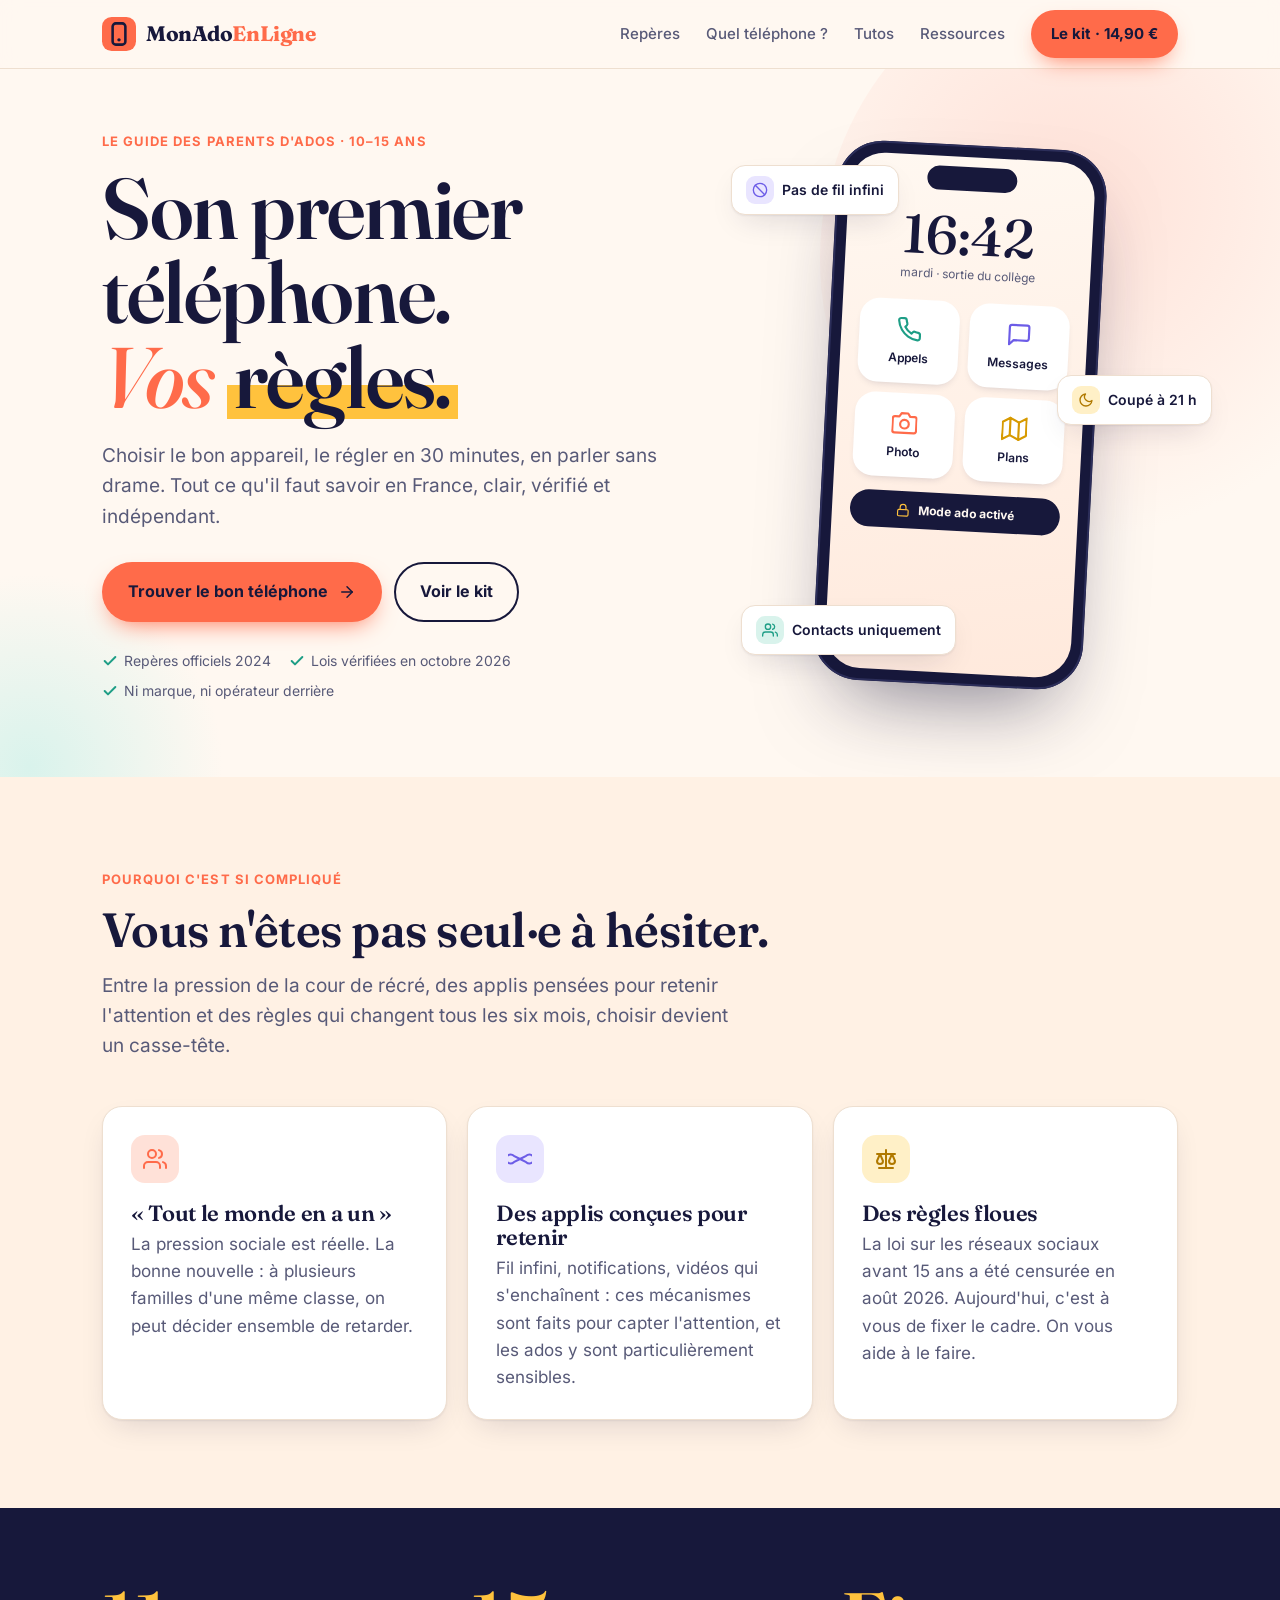
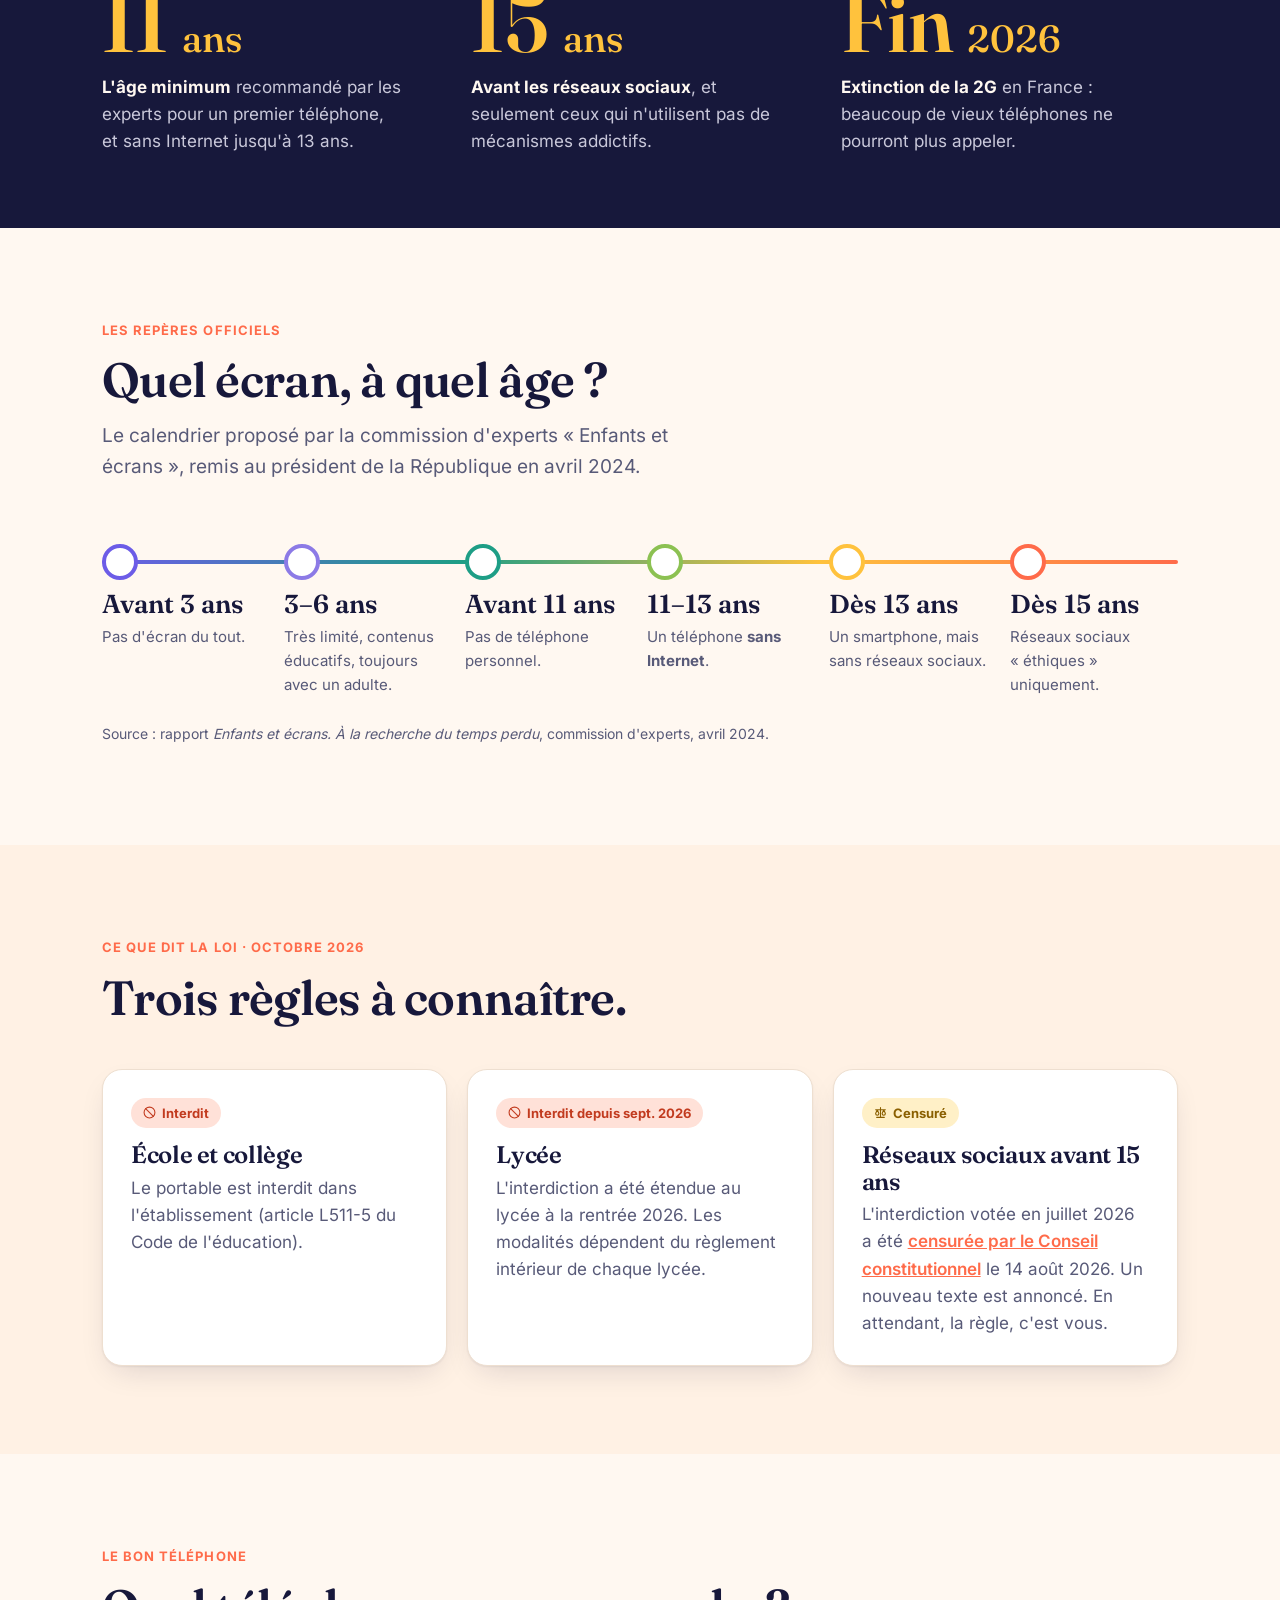
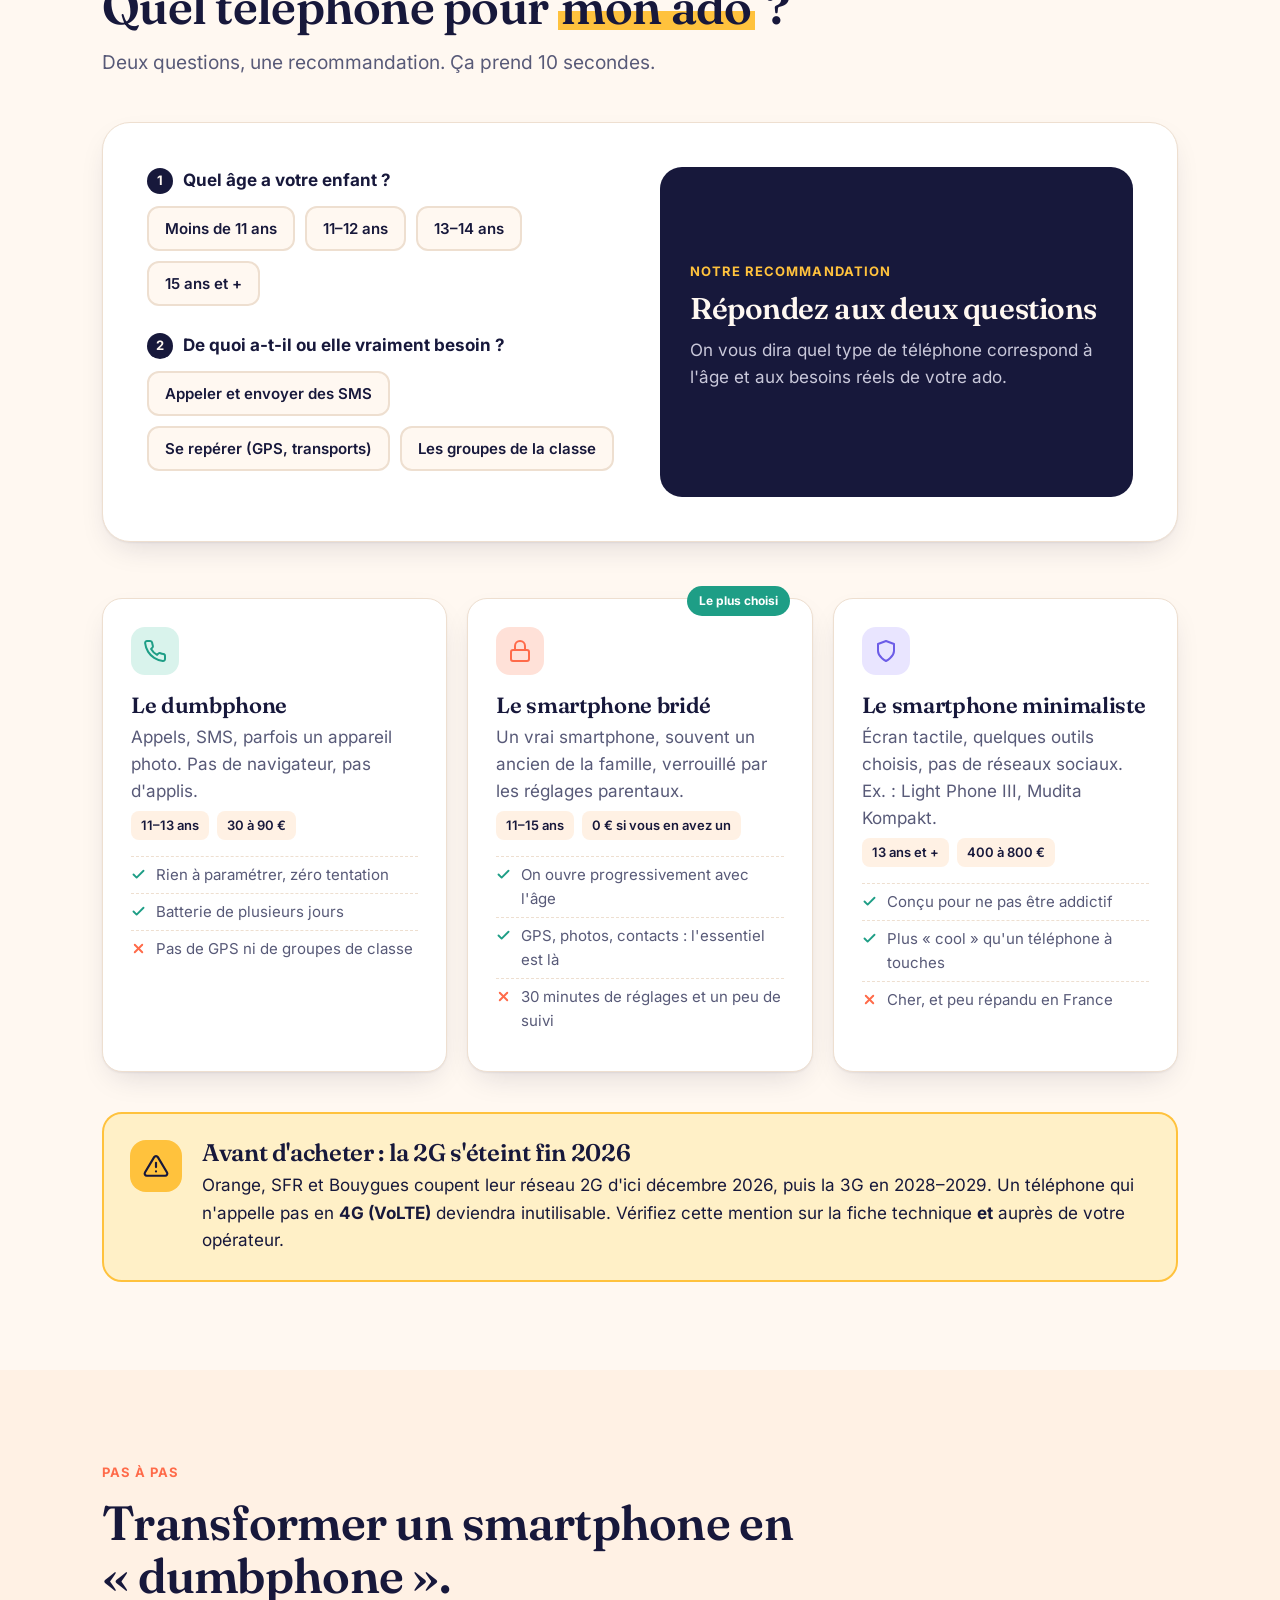
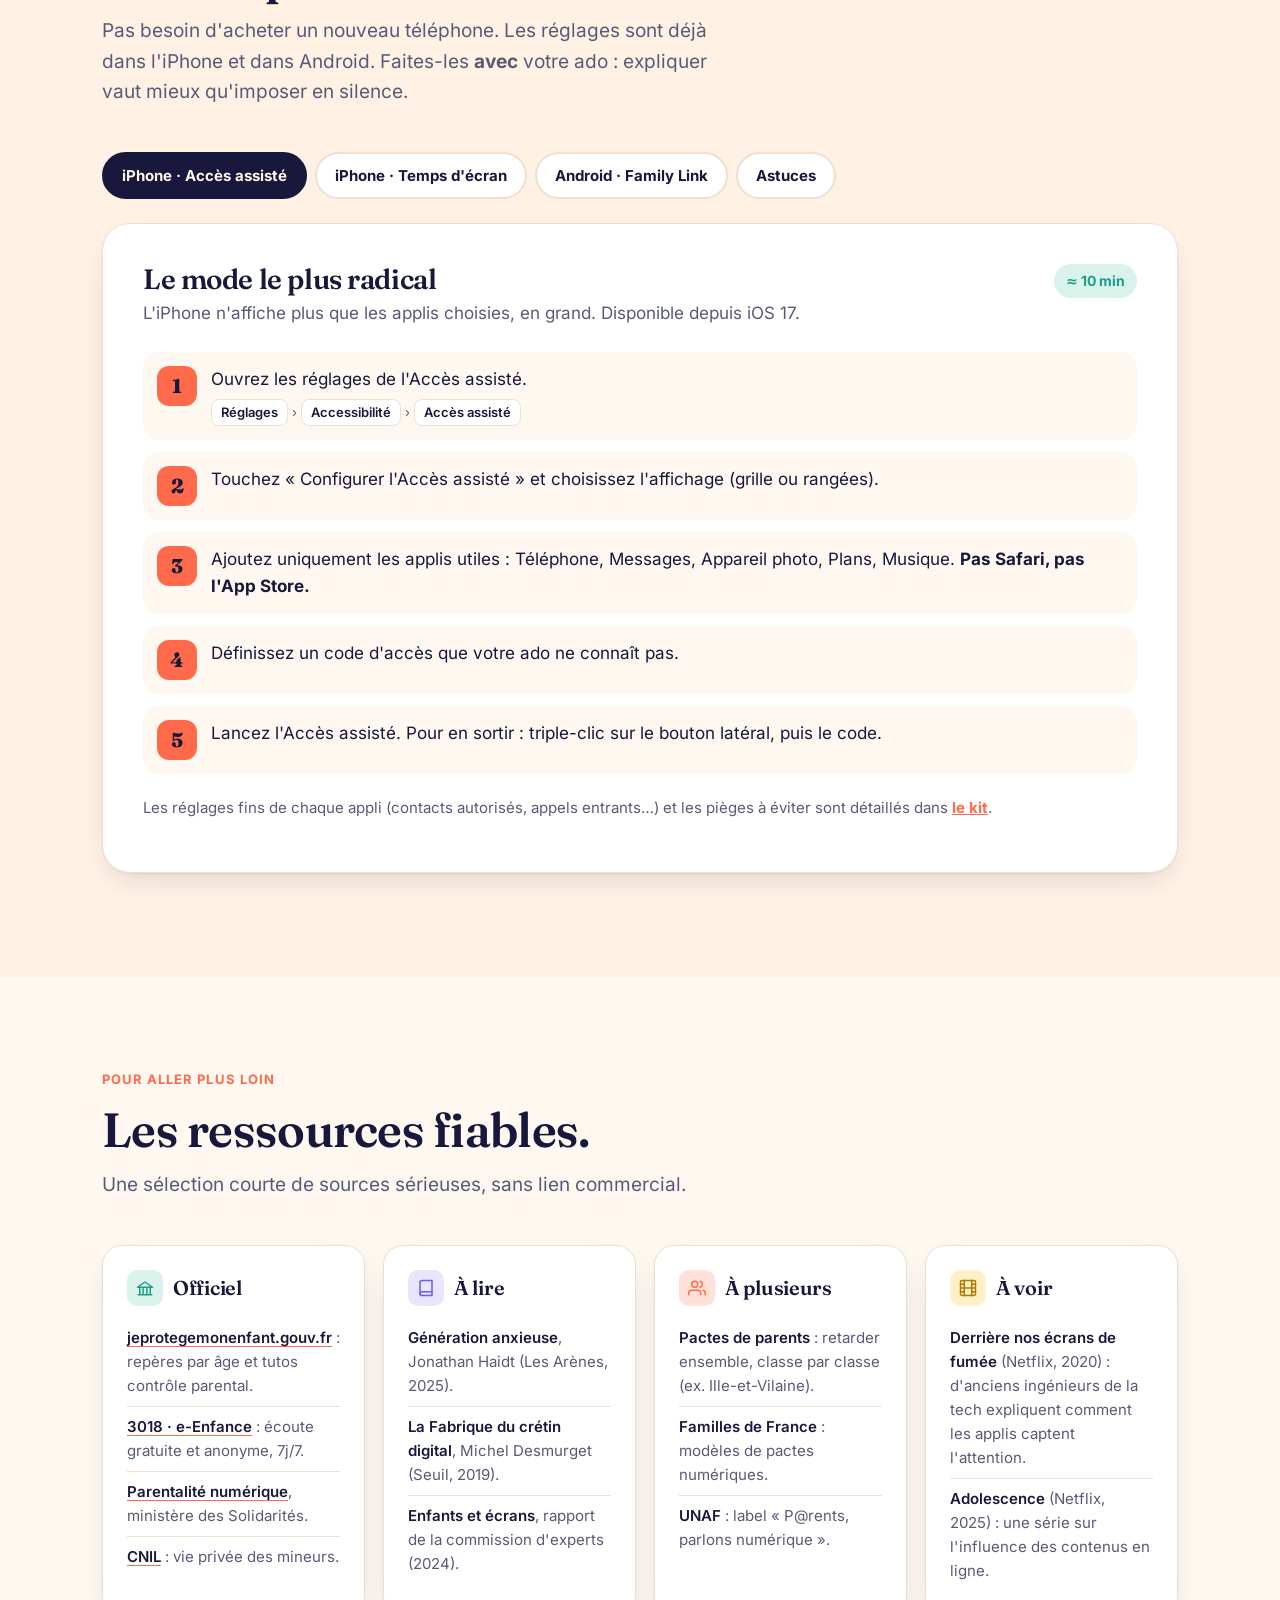
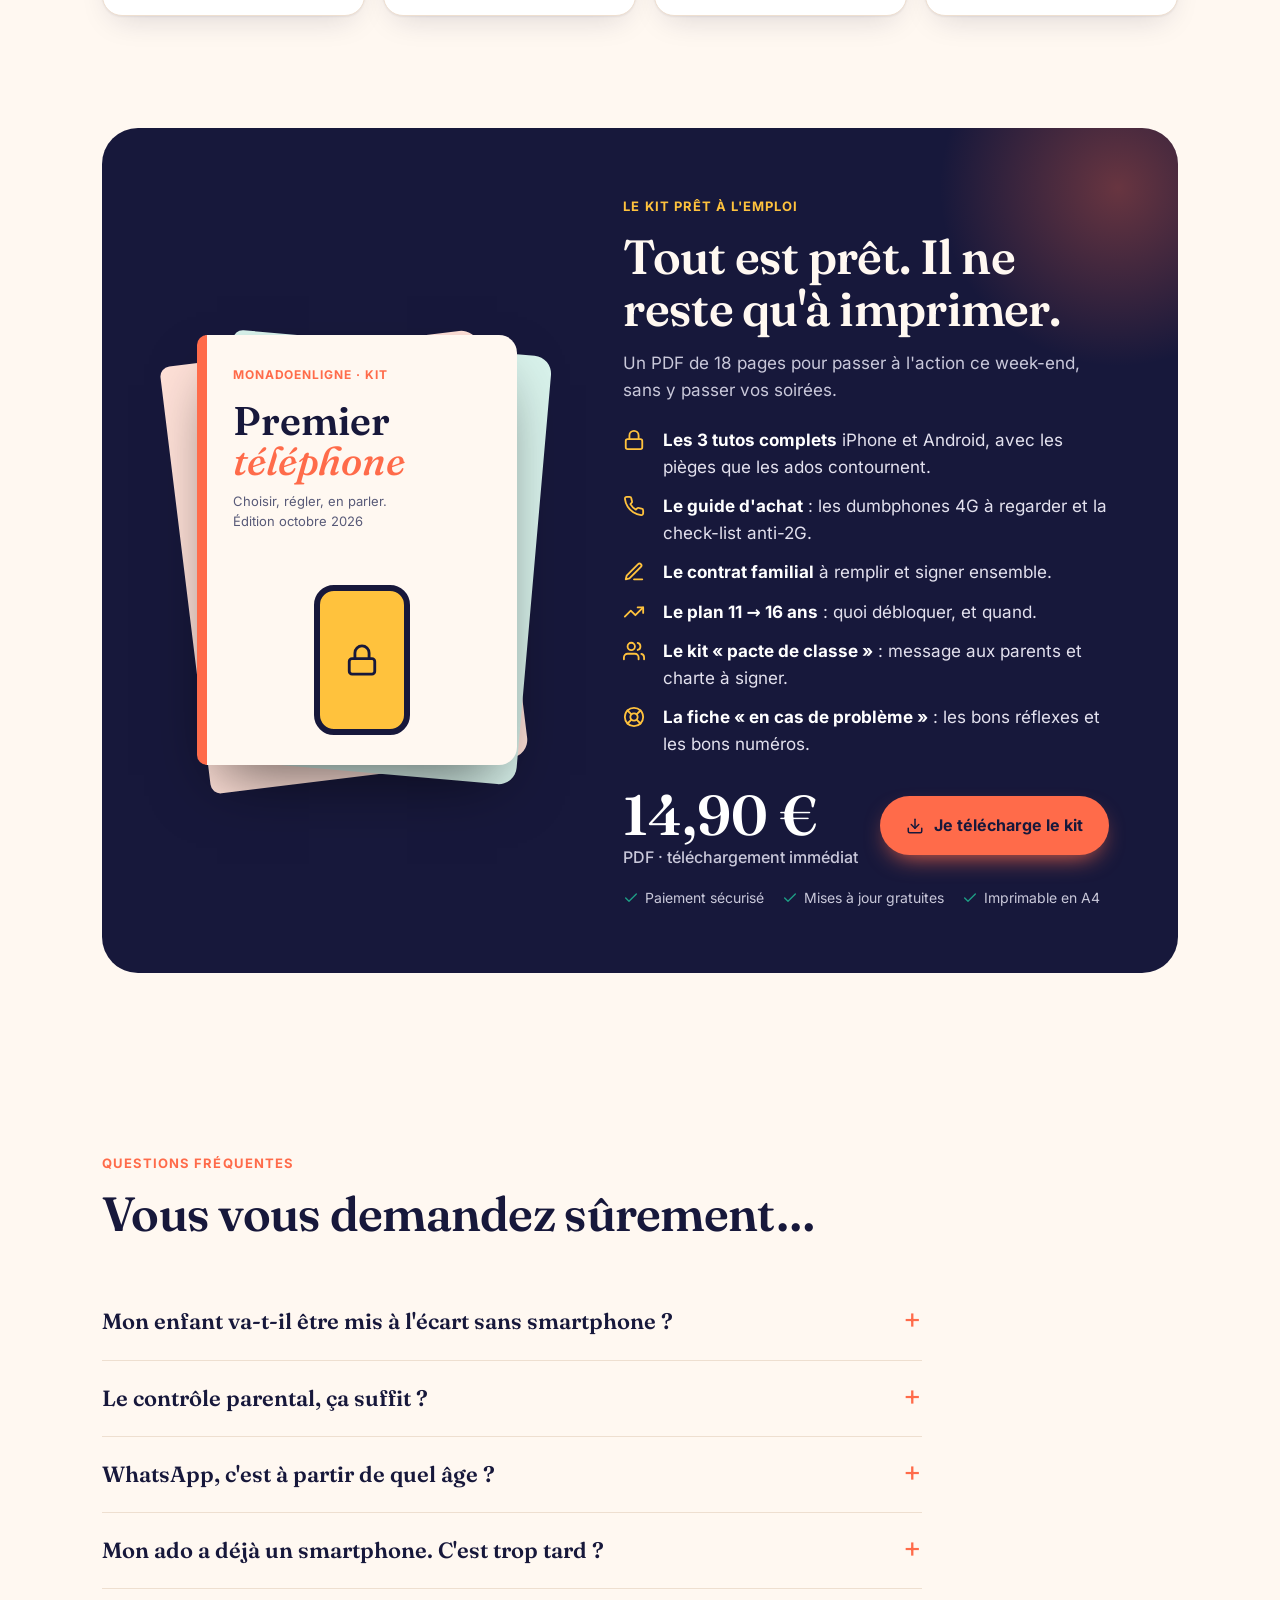
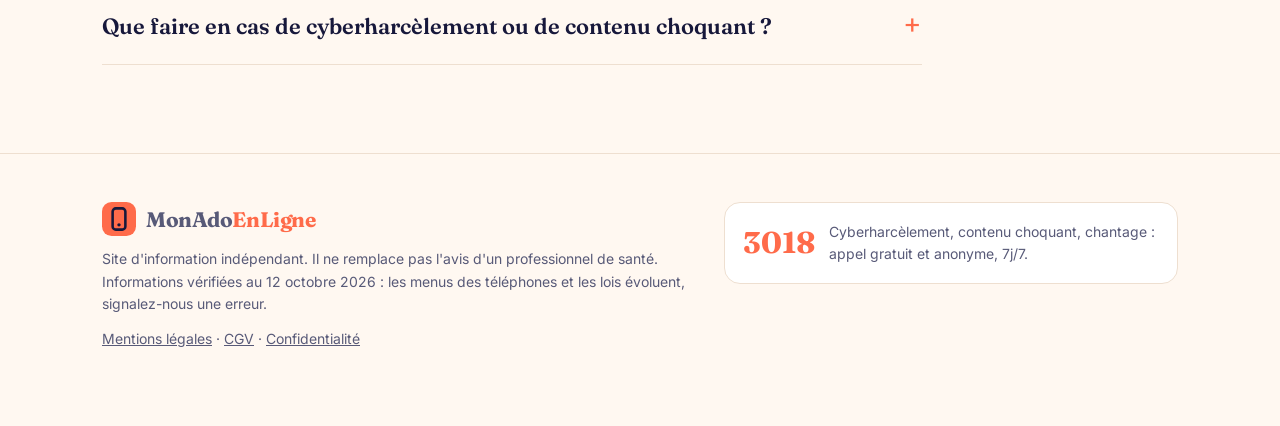
==== index.html @ 865c0faf "Publish site from monadoenligne@3470ea8" ====
<!doctype html>
<html lang="fr">
<head>
<meta charset="utf-8">
<meta name="viewport" content="width=device-width, initial-scale=1">
<title>MonAdoEnLigne · Le premier téléphone de votre ado</title>
<meta name="description" content="Le guide français, clair et indépendant, pour choisir le premier téléphone de votre ado, le régler en 30 minutes et en parler sereinement. Repères officiels, lois, dumbphones, tutos iPhone et Android.">
<meta property="og:title" content="Son premier téléphone. Vos règles.">
<meta property="og:description" content="Choisir, régler, en parler : le guide des parents d'ados, vérifié en octobre 2026.">
<meta property="og:locale" content="fr_FR">
<link rel="icon" href="data:image/svg+xml,%3Csvg xmlns='http://www.w3.org/2000/svg' viewBox='0 0 32 32'%3E%3Crect width='32' height='32' rx='9' fill='%23FF6B4A'/%3E%3Crect x='10' y='6' width='12' height='20' rx='3' fill='none' stroke='%2317183B' stroke-width='2.4'/%3E%3Ccircle cx='16' cy='21.5' r='1.6' fill='%2317183B'/%3E%3C/svg%3E">
<link rel="preload" href="fonts/fraunces-latin-standard-normal.woff2" as="font" type="font/woff2" crossorigin>
<link rel="preload" href="fonts/inter-latin-wght-normal.woff2" as="font" type="font/woff2" crossorigin>
<style>
@font-face{font-family:"Fraunces";src:url(fonts/fraunces-latin-standard-normal.woff2) format("woff2");font-weight:100 900;font-style:normal;font-display:swap}
@font-face{font-family:"Fraunces";src:url(fonts/fraunces-latin-standard-italic.woff2) format("woff2");font-weight:100 900;font-style:italic;font-display:swap}
@font-face{font-family:"Inter";src:url(fonts/inter-latin-wght-normal.woff2) format("woff2");font-weight:100 900;font-style:normal;font-display:swap}

:root{
  --bg:#FFF8F1; --surface:#FFFFFF; --surface-2:#FFF1E4;
  --ink:#17183B; --muted:#585A78; --line:#EEDFD0;
  --coral:#FF6B4A; --coral-soft:#FFE1D8;
  --mint:#1E9E86; --mint-soft:#D9F3EC;
  --sun:#FFC23D; --sun-soft:#FFF0C7;
  --lilac:#6C5CE7; --lilac-soft:#E9E5FF;
  --night:#17183B; --night-ink:#FFF8F1;
  --shadow:0 1px 2px rgba(23,24,59,.06),0 12px 32px -12px rgba(23,24,59,.18);
  --radius:20px;
  --serif:"Fraunces",Georgia,"Times New Roman",serif;
  --sans:"Inter",system-ui,-apple-system,"Segoe UI",Roboto,sans-serif;
}
@media (prefers-color-scheme:dark){
  :root:not([data-theme="light"]){
    --bg:#111228; --surface:#1A1C3A; --surface-2:#21234A;
    --ink:#F6F1EA; --muted:#AEB0CC; --line:#2D2F58;
    --coral:#FF7E61; --coral-soft:#3A2333;
    --mint:#4FD1B5; --mint-soft:#173A3A;
    --sun:#FFD066; --sun-soft:#3A3322;
    --lilac:#A79BFF; --lilac-soft:#2A2858;
    --night:#0B0C1E; --night-ink:#F6F1EA;
    --shadow:0 1px 2px rgba(0,0,0,.3),0 16px 40px -16px rgba(0,0,0,.6);
  }
}
:root[data-theme="dark"]{
  --bg:#111228; --surface:#1A1C3A; --surface-2:#21234A;
  --ink:#F6F1EA; --muted:#AEB0CC; --line:#2D2F58;
  --coral:#FF7E61; --coral-soft:#3A2333;
  --mint:#4FD1B5; --mint-soft:#173A3A;
  --sun:#FFD066; --sun-soft:#3A3322;
  --lilac:#A79BFF; --lilac-soft:#2A2858;
  --night:#0B0C1E; --night-ink:#F6F1EA;
  --shadow:0 1px 2px rgba(0,0,0,.3),0 16px 40px -16px rgba(0,0,0,.6);
}

*{box-sizing:border-box}
html{scroll-behavior:smooth;scroll-padding-top:80px}
body{margin:0;background:var(--bg);color:var(--ink);font:17px/1.6 var(--sans);-webkit-font-smoothing:antialiased;overflow-x:hidden}
img,svg{display:block}
a{color:inherit}
.wrap{max-width:1140px;margin:0 auto;padding:0 16px}
@media (min-width:720px){.wrap{padding:0 32px}}
.ico{width:1em;height:1em;fill:none;stroke:currentColor;stroke-width:2;stroke-linecap:round;stroke-linejoin:round;flex:none}

h1,h2,h3{font-family:var(--serif);font-weight:600;letter-spacing:-.015em;line-height:1.1;margin:0}
h2{font-size:clamp(30px,4.4vw,48px);margin-bottom:14px}
h3{font-size:22px;margin-bottom:6px}
p{margin:0 0 12px}
.eyebrow{display:inline-flex;align-items:center;gap:8px;font-size:13px;font-weight:700;letter-spacing:.08em;text-transform:uppercase;color:var(--coral);margin-bottom:14px}
.lead{font-size:19px;color:var(--muted);max-width:640px}
.muted{color:var(--muted)}
.mark{background:linear-gradient(transparent 58%,var(--sun) 58%,var(--sun) 90%,transparent 90%);padding:0 .08em}
:root[data-theme="dark"] .mark{color:var(--sun);background:none}
@media (prefers-color-scheme:dark){:root:not([data-theme="light"]) .mark{color:var(--sun);background:none}}

.btn{display:inline-flex;align-items:center;gap:10px;padding:15px 24px;border-radius:999px;font-weight:700;font-size:16px;text-decoration:none;border:2px solid transparent;transition:transform .15s ease,box-shadow .15s ease;cursor:pointer;font-family:var(--sans)}
.btn:hover{transform:translateY(-2px)}
.btn-primary{background:var(--coral);color:#17183B;box-shadow:0 10px 24px -10px var(--coral)}
.btn-ghost{background:transparent;color:var(--ink);border-color:var(--ink)}
.btn .ico{width:18px;height:18px}

/* Header */
.top{position:sticky;top:0;z-index:20;background:color-mix(in srgb,var(--bg) 88%,transparent);backdrop-filter:blur(10px);-webkit-backdrop-filter:blur(10px);border-bottom:1px solid var(--line)}
.top .wrap{display:flex;align-items:center;justify-content:space-between;height:68px;gap:16px}
.logo{display:flex;align-items:center;gap:10px;text-decoration:none;font-family:var(--serif);font-weight:700;font-size:21px;letter-spacing:-.02em}
.logo b{color:var(--coral);font-weight:700}
.logo-mark{width:34px;height:34px}
.nav{display:flex;align-items:center;gap:26px;font-size:15px;font-weight:500}
.nav a{text-decoration:none;color:var(--muted)}
.nav a:hover{color:var(--ink)}
.nav .btn{padding:10px 18px;font-size:15px;color:#17183B;white-space:nowrap;gap:0}
@media (max-width:480px){.hide-sm{display:none}}
@media (max-width:900px){.nav a:not(.btn){display:none}}

/* Hero */
.hero{position:relative;padding:56px 0 72px;overflow:hidden}
.hero::before{content:"";position:absolute;width:620px;height:620px;right:-160px;top:-120px;border-radius:50%;background:radial-gradient(circle at 40% 40%,var(--coral-soft),transparent 65%);z-index:-1}
.hero::after{content:"";position:absolute;width:420px;height:420px;left:-180px;bottom:-200px;border-radius:50%;background:radial-gradient(circle,var(--mint-soft),transparent 65%);z-index:-1}
.hero .wrap{display:grid;grid-template-columns:1.15fr .85fr;gap:48px;align-items:center}
.hero h1{font-size:clamp(44px,7.2vw,86px);line-height:.98;margin-bottom:22px;font-weight:600}
.hero h1 em{font-style:italic;font-weight:500;color:var(--coral)}
.hero .lead{margin-bottom:30px}
.cta-row{display:flex;flex-wrap:wrap;gap:12px;margin-bottom:28px}
.trust{display:flex;flex-wrap:wrap;gap:8px 18px;font-size:14px;color:var(--muted);list-style:none;padding:0;margin:0}
.trust li{display:flex;align-items:center;gap:6px}
.trust .ico{color:var(--mint);width:16px;height:16px;stroke-width:3}
@media (max-width:900px){.hero .wrap{grid-template-columns:1fr}.hero{padding-top:36px}}

/* Phone mockup */
.phone-stage{position:relative;display:flex;justify-content:center;padding:20px 0}
.phone{width:270px;height:540px;border-radius:46px;background:#17183B;padding:12px;box-shadow:0 40px 80px -30px rgba(23,24,59,.55),inset 0 0 0 2px #2C2E5A;transform:rotate(3deg)}
.screen{position:relative;height:100%;border-radius:36px;background:linear-gradient(170deg,#FFF8F1,#FFE9DC);overflow:hidden;padding:46px 18px 18px;color:#17183B}
.notch{position:absolute;top:10px;left:50%;transform:translateX(-50%);width:90px;height:24px;border-radius:14px;background:#17183B}
.clock{font-family:var(--serif);font-size:54px;font-weight:500;text-align:center;line-height:1;margin:6px 0 2px}
.date{text-align:center;font-size:12px;color:#585A78;margin-bottom:18px}
.apps{display:grid;grid-template-columns:1fr 1fr;gap:10px}
.app{display:flex;flex-direction:column;align-items:center;justify-content:center;gap:6px;height:84px;border-radius:20px;font-size:12px;font-weight:600;background:#fff;box-shadow:0 4px 10px -6px rgba(23,24,59,.3)}
.app .ico{width:26px;height:26px}
.app.c1 .ico{color:#1E9E86}.app.c2 .ico{color:#6C5CE7}.app.c3 .ico{color:#FF6B4A}.app.c4 .ico{color:#D79A00}
.mode{margin-top:14px;display:flex;align-items:center;gap:8px;justify-content:center;font-size:12px;font-weight:700;background:#17183B;color:#FFF8F1;border-radius:999px;padding:9px 12px}
.mode .ico{width:14px;height:14px;color:#FFC23D}
.sticker{position:absolute;display:flex;align-items:center;gap:8px;background:var(--surface);color:var(--ink);border:1px solid var(--line);box-shadow:var(--shadow);border-radius:14px;padding:10px 14px;font-size:14px;font-weight:600;white-space:nowrap;animation:float 6s ease-in-out infinite}
.sticker .dot{width:28px;height:28px;border-radius:9px;display:grid;place-items:center}
.sticker .dot .ico{width:16px;height:16px}
.s1{top:40px;left:-10px}.s1 .dot{background:var(--lilac-soft);color:var(--lilac)}
.s2{top:250px;right:-34px;animation-delay:-2s}.s2 .dot{background:var(--sun-soft);color:#B07900}
.s3{bottom:50px;left:0;animation-delay:-4s}.s3 .dot{background:var(--mint-soft);color:var(--mint)}
:root[data-theme="dark"] .s2 .dot{color:var(--sun)}
@media (prefers-color-scheme:dark){:root:not([data-theme="light"]) .s2 .dot{color:var(--sun)}}
@keyframes float{0%,100%{transform:translateY(0)}50%{transform:translateY(-8px)}}
@media (prefers-reduced-motion:reduce){.sticker{animation:none}.btn:hover{transform:none}html{scroll-behavior:auto}}
@media (max-width:480px){.phone{width:230px;height:470px}.app{height:70px}.clock{font-size:44px}.s1{left:-4px;top:10px}.s2{right:-4px}.s3{left:-4px}.sticker{font-size:12px;padding:8px 10px}}

/* Sections */
section{padding:88px 0}
.section-head{max-width:720px;margin-bottom:44px}
.alt{background:var(--surface-2)}

/* Problem cards */
.cards3{display:grid;grid-template-columns:repeat(3,1fr);gap:20px}
@media (max-width:860px){.cards3{grid-template-columns:1fr}}
.card{background:var(--surface);border:1px solid var(--line);border-radius:var(--radius);padding:28px;box-shadow:var(--shadow)}
.card .badge{width:48px;height:48px;border-radius:14px;display:grid;place-items:center;margin-bottom:18px}
.card .badge .ico{width:24px;height:24px}
.b-coral{background:var(--coral-soft);color:var(--coral)}
.b-mint{background:var(--mint-soft);color:var(--mint)}
.b-lilac{background:var(--lilac-soft);color:var(--lilac)}
.b-sun{background:var(--sun-soft);color:#B07900}
.card p{color:var(--muted);margin:0}

/* Numbers band */
.band{background:var(--night);color:var(--night-ink);padding:72px 0}
.band .wrap{display:grid;grid-template-columns:repeat(3,1fr);gap:32px}
.num{font-family:var(--serif);font-size:clamp(52px,7vw,84px);line-height:1;font-weight:600;color:var(--sun);margin-bottom:10px}
.num small{font-size:.45em;font-weight:500}
.band p{color:#C9C8DA;margin:0;max-width:300px}
.band strong{color:var(--night-ink)}
@media (max-width:760px){.band .wrap{grid-template-columns:1fr}}

/* Timeline */
.timeline{display:grid;grid-template-columns:repeat(6,1fr);gap:14px;position:relative}
.timeline::before{content:"";position:absolute;left:0;right:0;top:34px;height:4px;border-radius:4px;background:linear-gradient(90deg,var(--lilac),var(--mint),var(--sun),var(--coral))}
.step{position:relative;padding-top:64px}
.step .pin{position:absolute;top:18px;left:0;width:36px;height:36px;border-radius:50%;background:var(--surface);border:4px solid var(--c);display:grid;place-items:center}
.step .age{font-family:var(--serif);font-size:26px;font-weight:600;line-height:1.1;margin-bottom:6px}
.step p{font-size:15px;color:var(--muted);margin:0}
.step:nth-child(1){--c:var(--lilac)}.step:nth-child(2){--c:#8C7AE6}.step:nth-child(3){--c:var(--mint)}.step:nth-child(4){--c:#8CC152}.step:nth-child(5){--c:var(--sun)}.step:nth-child(6){--c:var(--coral)}
@media (max-width:900px){
  .timeline{grid-template-columns:1fr;gap:0}
  .timeline::before{left:16px;right:auto;top:0;bottom:0;width:4px;height:auto;background:linear-gradient(180deg,var(--lilac),var(--mint),var(--sun),var(--coral))}
  .step{padding:0 0 26px 56px}
  .step .pin{top:0}
}
.source{font-size:14px;color:var(--muted);margin-top:26px}

/* Law */
.laws{display:grid;grid-template-columns:repeat(3,1fr);gap:20px}
@media (max-width:860px){.laws{grid-template-columns:1fr}}
.pill{display:inline-flex;align-items:center;gap:6px;font-size:13px;font-weight:700;border-radius:999px;padding:5px 12px;margin-bottom:14px}
.pill-red{background:var(--coral-soft);color:#C23B1F}
.pill-yel{background:var(--sun-soft);color:#8A5F00}
:root[data-theme="dark"] .pill-red{color:var(--coral)}:root[data-theme="dark"] .pill-yel{color:var(--sun)}
@media (prefers-color-scheme:dark){:root:not([data-theme="light"]) .pill-red{color:var(--coral)}:root:not([data-theme="light"]) .pill-yel{color:var(--sun)}}
.law-card h3{font-size:24px}
.law-card a{color:var(--coral);font-weight:600}

/* Quiz */
.quiz{background:var(--surface);border:1px solid var(--line);border-radius:28px;box-shadow:var(--shadow);padding:clamp(22px,4vw,44px);display:grid;grid-template-columns:1fr 1fr;gap:40px}
@media (max-width:860px){.quiz{grid-template-columns:1fr}}
.q-label{font-weight:700;margin:0 0 12px;display:flex;align-items:center;gap:10px}
.q-label span{width:26px;height:26px;border-radius:50%;background:var(--ink);color:var(--bg);display:grid;place-items:center;font-size:13px}
.choices{display:flex;flex-wrap:wrap;gap:10px;margin-bottom:26px}
.choice{font:600 15px var(--sans);padding:11px 16px;border-radius:12px;border:2px solid var(--line);background:var(--bg);color:var(--ink);cursor:pointer;transition:border-color .15s,background .15s}
.choice:hover{border-color:var(--ink)}
.choice[aria-pressed="true"]{border-color:var(--coral);background:var(--coral-soft)}
.result{border-radius:22px;background:var(--night);color:var(--night-ink);padding:30px;display:flex;flex-direction:column;justify-content:center;min-height:280px}
.result .r-kicker{font-size:13px;text-transform:uppercase;letter-spacing:.08em;color:var(--sun);font-weight:700;margin-bottom:10px}
.result h3{font-size:30px;margin-bottom:12px}
.result p{color:#C9C8DA}
.result a{color:var(--sun);font-weight:700}

/* Options */
.options{display:grid;grid-template-columns:repeat(3,1fr);gap:20px;margin-top:56px}
@media (max-width:900px){.options{grid-template-columns:1fr}}
.opt{position:relative;display:flex;flex-direction:column}
.opt .tag{position:absolute;top:-13px;right:22px;background:var(--mint);color:#fff;font-size:12px;font-weight:700;border-radius:999px;padding:5px 12px}
.opt .meta{display:flex;gap:8px;flex-wrap:wrap;margin:6px 0 16px}
.opt .meta span{font-size:13px;font-weight:600;background:var(--surface-2);border-radius:8px;padding:4px 10px}
.opt ul{list-style:none;padding:0;margin:0 0 4px;font-size:15px}
.opt li{display:flex;gap:10px;padding:6px 0;border-top:1px dashed var(--line);color:var(--muted)}
.opt li .ico{margin-top:4px;width:15px;height:15px;stroke-width:3}
.plus .ico{color:var(--mint)}.minus .ico{color:var(--coral)}

.alert{margin-top:40px;display:grid;grid-template-columns:auto 1fr;gap:20px;align-items:start;background:var(--sun-soft);border:2px solid var(--sun);border-radius:var(--radius);padding:26px}
.alert .badge{width:52px;height:52px;border-radius:16px;background:var(--sun);color:#17183B;display:grid;place-items:center}
.alert .badge .ico{width:26px;height:26px}
.alert h3{font-size:24px}
.alert p{margin:0}
@media (max-width:600px){.alert{grid-template-columns:1fr}}

/* Tabs */
.tabs{display:flex;gap:8px;flex-wrap:wrap;margin-bottom:24px}
.tab{font:700 15px var(--sans);padding:12px 18px;border-radius:999px;border:2px solid var(--line);background:var(--surface);color:var(--ink);cursor:pointer}
.tab[aria-selected="true"]{background:var(--ink);color:var(--bg);border-color:var(--ink)}
.js .panel[hidden]{display:none}
.panel{background:var(--surface);border:1px solid var(--line);border-radius:28px;padding:clamp(20px,4vw,40px);box-shadow:var(--shadow);margin-bottom:16px}
.panel-intro{display:flex;justify-content:space-between;gap:20px;flex-wrap:wrap;margin-bottom:24px}
.panel-intro h3{font-size:28px}
.chip-time{display:inline-flex;align-items:center;gap:6px;font-size:14px;font-weight:700;background:var(--mint-soft);color:var(--mint);padding:6px 12px;border-radius:999px;height:fit-content}
.steps{list-style:none;counter-reset:s;padding:0;margin:0;display:grid;gap:12px}
.steps li{counter-increment:s;display:grid;grid-template-columns:40px 1fr;gap:14px;align-items:start;padding:14px;border-radius:16px;background:var(--bg)}
.steps li::before{content:counter(s);width:40px;height:40px;border-radius:12px;background:var(--coral);color:#17183B;font-weight:800;display:grid;place-items:center;font-family:var(--serif);font-size:20px}
.steps li p{margin:0}
.path{display:flex;flex-wrap:wrap;gap:4px;align-items:center;margin-top:6px}
.path span{font-size:13px;font-weight:600;background:var(--surface);border:1px solid var(--line);border-radius:8px;padding:2px 9px}
.path i{font-style:normal;color:var(--muted);font-size:13px}
.tip-grid{display:grid;grid-template-columns:repeat(auto-fit,minmax(230px,1fr));gap:14px}
.tip{background:var(--bg);border-radius:16px;padding:18px}
.tip strong{display:block;margin-bottom:4px}
.tip p{margin:0;font-size:15px;color:var(--muted)}
.upsell{margin-top:22px;font-size:15px;color:var(--muted)}
.upsell a{color:var(--coral);font-weight:700}

/* Resources */
.res{display:grid;grid-template-columns:repeat(4,1fr);gap:18px}
@media (max-width:1000px){.res{grid-template-columns:1fr 1fr}}
@media (max-width:600px){.res{grid-template-columns:1fr}}
.res .card{padding:24px}
.res h3{font-size:20px;display:flex;align-items:center;gap:10px;margin-bottom:12px}
.res h3 .badge{width:36px;height:36px;margin:0;border-radius:10px}
.res h3 .badge .ico{width:18px;height:18px}
.res ul{list-style:none;padding:0;margin:0;font-size:15px}
.res li{padding:8px 0;border-top:1px solid var(--line);color:var(--muted)}
.res li:first-child{border-top:0}
.res li a,.res li strong{color:var(--ink);font-weight:600}
.res li a{text-decoration-color:var(--coral);text-underline-offset:3px}

/* Kit */
.kit{background:var(--night);color:var(--night-ink);border-radius:36px;padding:clamp(28px,5vw,64px);display:grid;grid-template-columns:.9fr 1.1fr;gap:56px;align-items:center;position:relative;overflow:hidden}
.kit::after{content:"";position:absolute;right:-120px;top:-120px;width:360px;height:360px;border-radius:50%;background:radial-gradient(circle,rgba(255,107,74,.35),transparent 70%)}
@media (max-width:900px){.kit{grid-template-columns:1fr}}
.kit h2{color:var(--night-ink)}
.kit .eyebrow{color:var(--sun)}
.kit p{color:#C9C8DA}
.cover-stack{position:relative;height:430px;max-width:340px;margin:0 auto;width:100%}
.cover,.cover-back{position:absolute;inset:0 20px 0 0;border-radius:10px 18px 18px 10px}
.cover-back{background:#FFE1D8;transform:rotate(-7deg) translate(-14px,10px)}
.cover-back.two{background:#D9F3EC;transform:rotate(5deg) translate(18px,6px)}
.cover{background:#FFF8F1;color:#17183B;padding:30px 26px;display:flex;flex-direction:column;box-shadow:0 30px 60px -20px rgba(0,0,0,.6);border-left:10px solid #FF6B4A}
.cover .c-brand{font-size:12px;font-weight:700;letter-spacing:.08em;text-transform:uppercase;color:#FF6B4A}
.cover .c-title{font-family:var(--serif);font-size:40px;line-height:1;font-weight:600;margin:16px 0 10px}
.cover .c-title em{color:#FF6B4A;font-weight:500}
.cover .c-sub{font-size:13px;color:#585A78}
.cover .c-phone{margin:auto auto 0;width:96px;height:150px;border-radius:20px;border:6px solid #17183B;display:grid;place-items:center;background:#FFC23D}
.cover .c-phone .ico{width:34px;height:34px;color:#17183B}
.kit-list{list-style:none;padding:0;margin:22px 0 28px;display:grid;gap:12px}
.kit-list li{display:grid;grid-template-columns:28px 1fr;gap:12px;color:#E3E1EE}
.kit-list li .ico{width:22px;height:22px;color:var(--sun);margin-top:2px}
.kit-list strong{color:#fff}
.price-row{display:flex;align-items:center;gap:22px;flex-wrap:wrap}
.price{font-family:var(--serif);font-size:56px;font-weight:600;line-height:1;color:#fff}
.price small{font-size:16px;font-family:var(--sans);color:#C9C8DA;font-weight:500;display:block;margin-top:6px}
.guarantee{display:flex;gap:18px;flex-wrap:wrap;margin-top:22px;font-size:14px;color:#C9C8DA}
.guarantee span{display:flex;align-items:center;gap:6px}
.guarantee .ico{width:16px;height:16px;color:var(--mint)}

/* FAQ */
.faq{max-width:820px}
.faq details{border-bottom:1px solid var(--line);padding:20px 0}
.faq summary{list-style:none;cursor:pointer;font-family:var(--serif);font-size:22px;font-weight:600;display:flex;justify-content:space-between;gap:20px}
.faq summary::-webkit-details-marker{display:none}
.faq summary::after{content:"+";font-family:var(--sans);font-weight:400;font-size:28px;line-height:1;color:var(--coral);transition:transform .2s}
.faq details[open] summary::after{transform:rotate(45deg)}
.faq details p{color:var(--muted);margin:12px 0 0}

/* Footer */
footer{border-top:1px solid var(--line);padding:48px 0 64px;font-size:14px;color:var(--muted)}
footer .wrap{display:grid;grid-template-columns:1.3fr 1fr;gap:32px}
@media (max-width:760px){footer .wrap{grid-template-columns:1fr}}
.sos{display:flex;gap:14px;align-items:center;background:var(--surface);border:1px solid var(--line);border-radius:16px;padding:16px 18px}
.sos b{font-family:var(--serif);font-size:30px;color:var(--coral)}
</style>
</head>
<body>
<script>document.documentElement.classList.add('js')</script>

<svg width="0" height="0" style="position:absolute" aria-hidden="true">
  <symbol id="i-phone" viewBox="0 0 24 24"><path d="M22 16.92v3a2 2 0 0 1-2.18 2 19.79 19.79 0 0 1-8.63-3.07 19.5 19.5 0 0 1-6-6 19.79 19.79 0 0 1-3.07-8.67A2 2 0 0 1 4.11 2h3a2 2 0 0 1 2 1.72c.13.96.36 1.9.7 2.81a2 2 0 0 1-.45 2.11L8.09 9.91a16 16 0 0 0 6 6l1.27-1.27a2 2 0 0 1 2.11-.45c.91.34 1.85.57 2.81.7A2 2 0 0 1 22 16.92z"/></symbol>
  <symbol id="i-msg" viewBox="0 0 24 24"><path d="M21 15a2 2 0 0 1-2 2H7l-4 4V5a2 2 0 0 1 2-2h14a2 2 0 0 1 2 2z"/></symbol>
  <symbol id="i-cam" viewBox="0 0 24 24"><path d="M23 19a2 2 0 0 1-2 2H3a2 2 0 0 1-2-2V8a2 2 0 0 1 2-2h4l2-3h6l2 3h4a2 2 0 0 1 2 2z"/><circle cx="12" cy="13" r="4"/></symbol>
  <symbol id="i-map" viewBox="0 0 24 24"><polygon points="1 6 1 22 8 18 16 22 23 18 23 2 16 6 8 2 1 6"/><line x1="8" y1="2" x2="8" y2="18"/><line x1="16" y1="6" x2="16" y2="22"/></symbol>
  <symbol id="i-moon" viewBox="0 0 24 24"><path d="M21 12.79A9 9 0 1 1 11.21 3 7 7 0 0 0 21 12.79z"/></symbol>
  <symbol id="i-lock" viewBox="0 0 24 24"><rect x="3" y="11" width="18" height="11" rx="2"/><path d="M7 11V7a5 5 0 0 1 10 0v4"/></symbol>
  <symbol id="i-users" viewBox="0 0 24 24"><path d="M17 21v-2a4 4 0 0 0-4-4H5a4 4 0 0 0-4 4v2"/><circle cx="9" cy="7" r="4"/><path d="M23 21v-2a4 4 0 0 0-3-3.87"/><path d="M16 3.13a4 4 0 0 1 0 7.75"/></symbol>
  <symbol id="i-shield" viewBox="0 0 24 24"><path d="M12 22s8-4 8-10V5l-8-3-8 3v7c0 6 8 10 8 10z"/></symbol>
  <symbol id="i-check" viewBox="0 0 24 24"><polyline points="20 6 9 17 4 12"/></symbol>
  <symbol id="i-x" viewBox="0 0 24 24"><line x1="18" y1="6" x2="6" y2="18"/><line x1="6" y1="6" x2="18" y2="18"/></symbol>
  <symbol id="i-alert" viewBox="0 0 24 24"><path d="M10.29 3.86L1.82 18a2 2 0 0 0 1.71 3h16.94a2 2 0 0 0 1.71-3L13.71 3.86a2 2 0 0 0-3.42 0z"/><line x1="12" y1="9" x2="12" y2="13"/><line x1="12" y1="17" x2="12.01" y2="17"/></symbol>
  <symbol id="i-ban" viewBox="0 0 24 24"><circle cx="12" cy="12" r="10"/><line x1="4.93" y1="4.93" x2="19.07" y2="19.07"/></symbol>
  <symbol id="i-loop" viewBox="0 0 24 24"><path d="M18.18 8.82a4.5 4.5 0 1 1 0 6.36L12 12 5.82 8.82a4.5 4.5 0 1 0 0 6.36L12 12z"/></symbol>
  <symbol id="i-scale" viewBox="0 0 24 24"><path d="M12 3v18M5 21h14M3 7h18M6 7l-3 7a3 3 0 0 0 6 0zM18 7l-3 7a3 3 0 0 0 6 0z"/></symbol>
  <symbol id="i-book" viewBox="0 0 24 24"><path d="M4 19.5A2.5 2.5 0 0 1 6.5 17H20"/><path d="M6.5 2H20v20H6.5A2.5 2.5 0 0 1 4 19.5v-15A2.5 2.5 0 0 1 6.5 2z"/></symbol>
  <symbol id="i-film" viewBox="0 0 24 24"><rect x="2" y="2" width="20" height="20" rx="2.18"/><line x1="7" y1="2" x2="7" y2="22"/><line x1="17" y1="2" x2="17" y2="22"/><line x1="2" y1="12" x2="22" y2="12"/><line x1="2" y1="7" x2="7" y2="7"/><line x1="2" y1="17" x2="7" y2="17"/><line x1="17" y1="17" x2="22" y2="17"/><line x1="17" y1="7" x2="22" y2="7"/></symbol>
  <symbol id="i-bank" viewBox="0 0 24 24"><path d="M3 21h18M5 21V11M19 21V11M9.5 21V11M14.5 21V11M2 11l10-7 10 7z"/></symbol>
  <symbol id="i-down" viewBox="0 0 24 24"><path d="M21 15v4a2 2 0 0 1-2 2H5a2 2 0 0 1-2-2v-4"/><polyline points="7 10 12 15 17 10"/><line x1="12" y1="15" x2="12" y2="3"/></symbol>
  <symbol id="i-arrow" viewBox="0 0 24 24"><line x1="5" y1="12" x2="19" y2="12"/><polyline points="12 5 19 12 12 19"/></symbol>
  <symbol id="i-pen" viewBox="0 0 24 24"><path d="M12 20h9"/><path d="M16.5 3.5a2.12 2.12 0 0 1 3 3L7 19l-4 1 1-4z"/></symbol>
  <symbol id="i-steps" viewBox="0 0 24 24"><polyline points="22 7 13.5 15.5 8.5 10.5 2 17"/><polyline points="16 7 22 7 22 13"/></symbol>
  <symbol id="i-sos" viewBox="0 0 24 24"><circle cx="12" cy="12" r="10"/><circle cx="12" cy="12" r="4"/><line x1="4.93" y1="4.93" x2="9.17" y2="9.17"/><line x1="14.83" y1="14.83" x2="19.07" y2="19.07"/><line x1="14.83" y1="9.17" x2="19.07" y2="4.93"/><line x1="4.93" y1="19.07" x2="9.17" y2="14.83"/></symbol>
</svg>

<header class="top">
  <div class="wrap">
    <a class="logo" href="#top" aria-label="MonAdoEnLigne, accueil">
      <svg class="logo-mark" viewBox="0 0 32 32" aria-hidden="true"><rect width="32" height="32" rx="9" fill="#FF6B4A"/><rect x="10" y="6" width="12" height="20" rx="3" fill="none" stroke="#17183B" stroke-width="2.4"/><circle cx="16" cy="21.5" r="1.6" fill="#17183B"/></svg>
      <span>MonAdo<b>EnLigne</b></span>
    </a>
    <nav class="nav" aria-label="Navigation principale">
      <a href="#reperes">Repères</a>
      <a href="#choisir">Quel téléphone&nbsp;?</a>
      <a href="#tutos">Tutos</a>
      <a href="#ressources">Ressources</a>
      <a class="btn btn-primary" href="#kit">Le kit<span class="hide-sm">&nbsp;· 14,90&nbsp;€</span></a>
    </nav>
  </div>
</header>

<main id="top">

<!-- HERO -->
<section class="hero">
  <div class="wrap">
    <div>
      <div class="eyebrow">Le guide des parents d'ados · 10–15 ans</div>
      <h1>Son premier téléphone.<br><em>Vos</em> <span class="mark">règles.</span></h1>
      <p class="lead">Choisir le bon appareil, le régler en 30 minutes, en parler sans drame. Tout ce qu'il faut savoir en France, clair, vérifié et indépendant.</p>
      <div class="cta-row">
        <a class="btn btn-primary" href="#choisir">Trouver le bon téléphone <svg class="ico"><use href="#i-arrow"/></svg></a>
        <a class="btn btn-ghost" href="#kit">Voir le kit</a>
      </div>
      <ul class="trust">
        <li><svg class="ico"><use href="#i-check"/></svg>Repères officiels 2024</li>
        <li><svg class="ico"><use href="#i-check"/></svg>Lois vérifiées en octobre 2026</li>
        <li><svg class="ico"><use href="#i-check"/></svg>Ni marque, ni opérateur derrière</li>
      </ul>
    </div>

    <div class="phone-stage" aria-hidden="true">
      <div class="phone">
        <div class="screen">
          <div class="notch"></div>
          <div class="clock">16:42</div>
          <div class="date">mardi · sortie du collège</div>
          <div class="apps">
            <div class="app c1"><svg class="ico"><use href="#i-phone"/></svg>Appels</div>
            <div class="app c2"><svg class="ico"><use href="#i-msg"/></svg>Messages</div>
            <div class="app c3"><svg class="ico"><use href="#i-cam"/></svg>Photo</div>
            <div class="app c4"><svg class="ico"><use href="#i-map"/></svg>Plans</div>
          </div>
          <div class="mode"><svg class="ico"><use href="#i-lock"/></svg>Mode ado activé</div>
        </div>
      </div>
      <div class="sticker s1"><span class="dot"><svg class="ico"><use href="#i-ban"/></svg></span>Pas de fil infini</div>
      <div class="sticker s2"><span class="dot"><svg class="ico"><use href="#i-moon"/></svg></span>Coupé à 21 h</div>
      <div class="sticker s3"><span class="dot"><svg class="ico"><use href="#i-users"/></svg></span>Contacts uniquement</div>
    </div>
  </div>
</section>

<!-- POURQUOI -->
<section class="alt" id="pourquoi">
  <div class="wrap">
    <div class="section-head">
      <div class="eyebrow">Pourquoi c'est si compliqué</div>
      <h2>Vous n'êtes pas seul·e à hésiter.</h2>
      <p class="lead">Entre la pression de la cour de récré, des applis pensées pour retenir l'attention et des règles qui changent tous les six mois, choisir devient un casse-tête.</p>
    </div>
    <div class="cards3">
      <div class="card">
        <div class="badge b-coral"><svg class="ico"><use href="#i-users"/></svg></div>
        <h3>«&nbsp;Tout le monde en a un&nbsp;»</h3>
        <p>La pression sociale est réelle. La bonne nouvelle&nbsp;: à plusieurs familles d'une même classe, on peut décider ensemble de retarder.</p>
      </div>
      <div class="card">
        <div class="badge b-lilac"><svg class="ico"><use href="#i-loop"/></svg></div>
        <h3>Des applis conçues pour retenir</h3>
        <p>Fil infini, notifications, vidéos qui s'enchaînent&nbsp;: ces mécanismes sont faits pour capter l'attention, et les ados y sont particulièrement sensibles.</p>
      </div>
      <div class="card">
        <div class="badge b-sun"><svg class="ico"><use href="#i-scale"/></svg></div>
        <h3>Des règles floues</h3>
        <p>La loi sur les réseaux sociaux avant 15 ans a été censurée en août 2026. Aujourd'hui, c'est à vous de fixer le cadre. On vous aide à le faire.</p>
      </div>
    </div>
  </div>
</section>

<!-- CHIFFRES -->
<div class="band">
  <div class="wrap">
    <div>
      <div class="num">11 <small>ans</small></div>
      <p><strong>L'âge minimum</strong> recommandé par les experts pour un premier téléphone, et sans Internet jusqu'à 13 ans.</p>
    </div>
    <div>
      <div class="num">15 <small>ans</small></div>
      <p><strong>Avant les réseaux sociaux</strong>, et seulement ceux qui n'utilisent pas de mécanismes addictifs.</p>
    </div>
    <div>
      <div class="num">Fin <small>2026</small></div>
      <p><strong>Extinction de la 2G</strong> en France&nbsp;: beaucoup de vieux téléphones ne pourront plus appeler.</p>
    </div>
  </div>
</div>

<!-- REPERES -->
<section id="reperes">
  <div class="wrap">
    <div class="section-head">
      <div class="eyebrow">Les repères officiels</div>
      <h2>Quel écran, à quel âge&nbsp;?</h2>
      <p class="lead">Le calendrier proposé par la commission d'experts «&nbsp;Enfants et écrans&nbsp;», remis au président de la République en avril 2024.</p>
    </div>
    <div class="timeline">
      <div class="step"><div class="pin"></div><div class="age">Avant 3 ans</div><p>Pas d'écran du tout.</p></div>
      <div class="step"><div class="pin"></div><div class="age">3–6 ans</div><p>Très limité, contenus éducatifs, toujours avec un adulte.</p></div>
      <div class="step"><div class="pin"></div><div class="age">Avant 11 ans</div><p>Pas de téléphone personnel.</p></div>
      <div class="step"><div class="pin"></div><div class="age">11–13 ans</div><p>Un téléphone <strong>sans Internet</strong>.</p></div>
      <div class="step"><div class="pin"></div><div class="age">Dès 13 ans</div><p>Un smartphone, mais sans réseaux sociaux.</p></div>
      <div class="step"><div class="pin"></div><div class="age">Dès 15 ans</div><p>Réseaux sociaux «&nbsp;éthiques&nbsp;» uniquement.</p></div>
    </div>
    <p class="source">Source&nbsp;: rapport <em>Enfants et écrans. À la recherche du temps perdu</em>, commission d'experts, avril 2024.</p>
  </div>
</section>

<!-- LOI -->
<section class="alt" id="loi">
  <div class="wrap">
    <div class="section-head">
      <div class="eyebrow">Ce que dit la loi · octobre 2026</div>
      <h2>Trois règles à connaître.</h2>
    </div>
    <div class="laws">
      <div class="card law-card">
        <span class="pill pill-red"><svg class="ico"><use href="#i-ban"/></svg>Interdit</span>
        <h3>École et collège</h3>
        <p>Le portable est interdit dans l'établissement (article L511-5 du Code de l'éducation).</p>
      </div>
      <div class="card law-card">
        <span class="pill pill-red"><svg class="ico"><use href="#i-ban"/></svg>Interdit depuis sept. 2026</span>
        <h3>Lycée</h3>
        <p>L'interdiction a été étendue au lycée à la rentrée 2026. Les modalités dépendent du règlement intérieur de chaque lycée.</p>
      </div>
      <div class="card law-card">
        <span class="pill pill-yel"><svg class="ico"><use href="#i-scale"/></svg>Censuré</span>
        <h3>Réseaux sociaux avant 15 ans</h3>
        <p>L'interdiction votée en juillet 2026 a été <a href="https://www.conseil-constitutionnel.fr/decision/2026/2026911DC.htm">censurée par le Conseil constitutionnel</a> le 14 août 2026. Un nouveau texte est annoncé. En attendant, la règle, c'est vous.</p>
      </div>
    </div>
  </div>
</section>

<!-- CHOISIR -->
<section id="choisir">
  <div class="wrap">
    <div class="section-head">
      <div class="eyebrow">Le bon téléphone</div>
      <h2>Quel téléphone pour <span class="mark">mon ado</span>&nbsp;?</h2>
      <p class="lead">Deux questions, une recommandation. Ça prend 10 secondes.</p>
    </div>

    <div class="quiz" id="quiz">
      <div>
        <p class="q-label"><span>1</span>Quel âge a votre enfant&nbsp;?</p>
        <div class="choices" data-q="age">
          <button class="choice" type="button" data-v="u11" aria-pressed="false">Moins de 11 ans</button>
          <button class="choice" type="button" data-v="11" aria-pressed="false">11–12 ans</button>
          <button class="choice" type="button" data-v="13" aria-pressed="false">13–14 ans</button>
          <button class="choice" type="button" data-v="15" aria-pressed="false">15 ans et +</button>
        </div>
        <p class="q-label"><span>2</span>De quoi a-t-il ou elle vraiment besoin&nbsp;?</p>
        <div class="choices" data-q="need">
          <button class="choice" type="button" data-v="call" aria-pressed="false">Appeler et envoyer des SMS</button>
          <button class="choice" type="button" data-v="gps" aria-pressed="false">Se repérer (GPS, transports)</button>
          <button class="choice" type="button" data-v="group" aria-pressed="false">Les groupes de la classe</button>
        </div>
      </div>
      <div class="result" id="result" aria-live="polite">
        <div class="r-kicker">Notre recommandation</div>
        <h3>Répondez aux deux questions</h3>
        <p>On vous dira quel type de téléphone correspond à l'âge et aux besoins réels de votre ado.</p>
      </div>
    </div>

    <div class="options">
      <div class="card opt">
        <div class="badge b-mint"><svg class="ico"><use href="#i-phone"/></svg></div>
        <h3>Le dumbphone</h3>
        <p class="muted">Appels, SMS, parfois un appareil photo. Pas de navigateur, pas d'applis.</p>
        <div class="meta"><span>11–13 ans</span><span>30 à 90 €</span></div>
        <ul>
          <li class="plus"><svg class="ico"><use href="#i-check"/></svg>Rien à paramétrer, zéro tentation</li>
          <li class="plus"><svg class="ico"><use href="#i-check"/></svg>Batterie de plusieurs jours</li>
          <li class="minus"><svg class="ico"><use href="#i-x"/></svg>Pas de GPS ni de groupes de classe</li>
        </ul>
      </div>
      <div class="card opt">
        <span class="tag">Le plus choisi</span>
        <div class="badge b-coral"><svg class="ico"><use href="#i-lock"/></svg></div>
        <h3>Le smartphone bridé</h3>
        <p class="muted">Un vrai smartphone, souvent un ancien de la famille, verrouillé par les réglages parentaux.</p>
        <div class="meta"><span>11–15 ans</span><span>0 € si vous en avez un</span></div>
        <ul>
          <li class="plus"><svg class="ico"><use href="#i-check"/></svg>On ouvre progressivement avec l'âge</li>
          <li class="plus"><svg class="ico"><use href="#i-check"/></svg>GPS, photos, contacts&nbsp;: l'essentiel est là</li>
          <li class="minus"><svg class="ico"><use href="#i-x"/></svg>30 minutes de réglages et un peu de suivi</li>
        </ul>
      </div>
      <div class="card opt">
        <div class="badge b-lilac"><svg class="ico"><use href="#i-shield"/></svg></div>
        <h3>Le smartphone minimaliste</h3>
        <p class="muted">Écran tactile, quelques outils choisis, pas de réseaux sociaux. Ex.&nbsp;: Light Phone III, Mudita Kompakt.</p>
        <div class="meta"><span>13 ans et +</span><span>400 à 800 €</span></div>
        <ul>
          <li class="plus"><svg class="ico"><use href="#i-check"/></svg>Conçu pour ne pas être addictif</li>
          <li class="plus"><svg class="ico"><use href="#i-check"/></svg>Plus «&nbsp;cool&nbsp;» qu'un téléphone à touches</li>
          <li class="minus"><svg class="ico"><use href="#i-x"/></svg>Cher, et peu répandu en France</li>
        </ul>
      </div>
    </div>

    <div class="alert">
      <div class="badge"><svg class="ico"><use href="#i-alert"/></svg></div>
      <div>
        <h3>Avant d'acheter&nbsp;: la 2G s'éteint fin 2026</h3>
        <p>Orange, SFR et Bouygues coupent leur réseau 2G d'ici décembre 2026, puis la 3G en 2028–2029. Un téléphone qui n'appelle pas en <strong>4G (VoLTE)</strong> deviendra inutilisable. Vérifiez cette mention sur la fiche technique <strong>et</strong> auprès de votre opérateur.</p>
      </div>
    </div>
  </div>
</section>

<!-- TUTOS -->
<section class="alt" id="tutos">
  <div class="wrap">
    <div class="section-head">
      <div class="eyebrow">Pas à pas</div>
      <h2>Transformer un smartphone en «&nbsp;dumbphone&nbsp;».</h2>
      <p class="lead">Pas besoin d'acheter un nouveau téléphone. Les réglages sont déjà dans l'iPhone et dans Android. Faites-les <strong>avec</strong> votre ado&nbsp;: expliquer vaut mieux qu'imposer en silence.</p>
    </div>

    <div class="tabs" role="tablist" aria-label="Tutoriels">
      <button class="tab" role="tab" id="t1" aria-controls="p1" aria-selected="true">iPhone · Accès assisté</button>
      <button class="tab" role="tab" id="t2" aria-controls="p2" aria-selected="false">iPhone · Temps d'écran</button>
      <button class="tab" role="tab" id="t3" aria-controls="p3" aria-selected="false">Android · Family Link</button>
      <button class="tab" role="tab" id="t4" aria-controls="p4" aria-selected="false">Astuces</button>
    </div>

    <div class="panel" role="tabpanel" id="p1" aria-labelledby="t1">
      <div class="panel-intro">
        <div><h3>Le mode le plus radical</h3><p class="muted" style="margin:0">L'iPhone n'affiche plus que les applis choisies, en grand. Disponible depuis iOS 17.</p></div>
        <span class="chip-time">≈ 10 min</span>
      </div>
      <ol class="steps">
        <li><p>Ouvrez les réglages de l'Accès assisté.<span class="path"><span>Réglages</span><i>›</i><span>Accessibilité</span><i>›</i><span>Accès assisté</span></span></p></li>
        <li><p>Touchez «&nbsp;Configurer l'Accès assisté&nbsp;» et choisissez l'affichage (grille ou rangées).</p></li>
        <li><p>Ajoutez uniquement les applis utiles&nbsp;: Téléphone, Messages, Appareil photo, Plans, Musique. <strong>Pas Safari, pas l'App Store.</strong></p></li>
        <li><p>Définissez un code d'accès que votre ado ne connaît pas.</p></li>
        <li><p>Lancez l'Accès assisté. Pour en sortir&nbsp;: triple-clic sur le bouton latéral, puis le code.</p></li>
      </ol>
      <p class="upsell">Les réglages fins de chaque appli (contacts autorisés, appels entrants…) et les pièges à éviter sont détaillés dans <a href="#kit">le kit</a>.</p>
    </div>

    <div class="panel" role="tabpanel" id="p2" aria-labelledby="t2" hidden>
      <div class="panel-intro">
        <div><h3>Le plus évolutif</h3><p class="muted" style="margin:0">Un vrai iPhone, que l'on ouvre petit à petit avec l'âge.</p></div>
        <span class="chip-time">≈ 20 min</span>
      </div>
      <ol class="steps">
        <li><p>Créez un compte enfant dans le Partage familial.<span class="path"><span>Réglages</span><i>›</i><span>votre nom</span><i>›</i><span>Famille</span></span></p></li>
        <li><p>Activez Temps d'écran pour votre enfant et choisissez un <strong>code parent</strong> différent du code de l'iPhone.<span class="path"><span>Réglages</span><i>›</i><span>Temps d'écran</span></span></p></li>
        <li><p>Bloquez l'installation d'applis.<span class="path"><span>Restrictions de contenu et de confidentialité</span><i>›</i><span>Achats dans l'App Store</span><i>›</i><span>Installation d'apps&nbsp;: Refuser</span></span></p></li>
        <li><p>Limitez le web aux sites que vous autorisez, ou désactivez Safari.<span class="path"><span>Restrictions de contenu</span><i>›</i><span>Contenu web</span></span></p></li>
        <li><p>Programmez un <strong>temps d'arrêt</strong> la nuit (par exemple 21 h – 7 h) et limitez la communication aux contacts.</p></li>
      </ol>
      <p class="upsell">La liste complète des 12 réglages à vérifier (et ceux que les ados contournent le plus) est dans <a href="#kit">le kit</a>.</p>
    </div>

    <div class="panel" role="tabpanel" id="p3" aria-labelledby="t3" hidden>
      <div class="panel-intro">
        <div><h3>Gratuit, sur tous les Android</h3><p class="muted" style="margin:0">L'outil de contrôle parental officiel de Google.</p></div>
        <span class="chip-time">≈ 20 min</span>
      </div>
      <ol class="steps">
        <li><p>Installez <strong>Google Family Link</strong> sur <em>votre</em> téléphone.</p></li>
        <li><p>Créez ou associez le compte Google de votre enfant à votre groupe familial.</p></li>
        <li><p>Activez l'approbation parentale pour chaque appli téléchargée sur Google Play.</p></li>
        <li><p>Bloquez Chrome, ou n'autorisez que des sites approuvés.</p></li>
        <li><p>Réglez une heure de <strong>coucher</strong> (téléphone verrouillé) et des limites quotidiennes.</p></li>
      </ol>
      <p class="upsell">Bon à savoir&nbsp;: en France, la supervision fonctionne différemment après 15 ans. Ce qui change, et comment l'anticiper, est expliqué dans <a href="#kit">le kit</a>.</p>
    </div>

    <div class="panel" role="tabpanel" id="p4" aria-labelledby="t4" hidden>
      <div class="panel-intro">
        <div><h3>Les petits réglages qui changent tout</h3><p class="muted" style="margin:0">Valables sur iPhone comme sur Android.</p></div>
        <span class="chip-time">≈ 5 min</span>
      </div>
      <div class="tip-grid">
        <div class="tip"><strong>Écran en noir et blanc</strong><p>Le mode niveaux de gris (dans Accessibilité) rend le téléphone nettement moins attirant.</p></div>
        <div class="tip"><strong>Zéro notification</strong><p>Sauf appels et SMS. Moins de sollicitations, moins de réflexes.</p></div>
        <div class="tip"><strong>Forfait sans data</strong><p>Sans Internet mobile, la plupart des tentations disparaissent hors Wi-Fi.</p></div>
        <div class="tip"><strong>Contrôle parental de la box</strong><p>Orange, SFR, Bouygues et Free permettent de couper le Wi-Fi par appareil et par horaire.</p></div>
        <div class="tip"><strong>La nuit, il dort ailleurs</strong><p>Chargeur dans le salon, réveil classique dans la chambre. La règle la plus efficace.</p></div>
      </div>
    </div>
  </div>
</section>

<!-- RESSOURCES -->
<section id="ressources">
  <div class="wrap">
    <div class="section-head">
      <div class="eyebrow">Pour aller plus loin</div>
      <h2>Les ressources fiables.</h2>
      <p class="lead">Une sélection courte de sources sérieuses, sans lien commercial.</p>
    </div>
    <div class="res">
      <div class="card">
        <h3><span class="badge b-mint"><svg class="ico"><use href="#i-bank"/></svg></span>Officiel</h3>
        <ul>
          <li><a href="https://jeprotegemonenfant.gouv.fr">jeprotegemonenfant.gouv.fr</a>&nbsp;: repères par âge et tutos contrôle parental.</li>
          <li><a href="https://e-enfance.org">3018 · e-Enfance</a>&nbsp;: écoute gratuite et anonyme, 7j/7.</li>
          <li><a href="https://solidarites.gouv.fr/les-defis-de-la-parentalite-numerique">Parentalité numérique</a>, ministère des Solidarités.</li>
          <li><a href="https://www.cnil.fr">CNIL</a>&nbsp;: vie privée des mineurs.</li>
        </ul>
      </div>
      <div class="card">
        <h3><span class="badge b-lilac"><svg class="ico"><use href="#i-book"/></svg></span>À lire</h3>
        <ul>
          <li><strong>Génération anxieuse</strong>, Jonathan Haidt (Les Arènes, 2025).</li>
          <li><strong>La Fabrique du crétin digital</strong>, Michel Desmurget (Seuil, 2019).</li>
          <li><strong>Enfants et écrans</strong>, rapport de la commission d'experts (2024).</li>
        </ul>
      </div>
      <div class="card">
        <h3><span class="badge b-coral"><svg class="ico"><use href="#i-users"/></svg></span>À plusieurs</h3>
        <ul>
          <li><strong>Pactes de parents</strong>&nbsp;: retarder ensemble, classe par classe (ex. Ille-et-Vilaine).</li>
          <li><strong>Familles de France</strong>&nbsp;: modèles de pactes numériques.</li>
          <li><strong>UNAF</strong>&nbsp;: label «&nbsp;P@rents, parlons numérique&nbsp;».</li>
        </ul>
      </div>
      <div class="card">
        <h3><span class="badge b-sun"><svg class="ico"><use href="#i-film"/></svg></span>À voir</h3>
        <ul>
          <li><strong>Derrière nos écrans de fumée</strong> (Netflix, 2020)&nbsp;: d'anciens ingénieurs de la tech expliquent comment les applis captent l'attention.</li>
          <li><strong>Adolescence</strong> (Netflix, 2025)&nbsp;: une série sur l'influence des contenus en ligne.</li>
        </ul>
      </div>
    </div>
  </div>
</section>

<!-- KIT -->
<section id="kit" style="padding-top:24px">
  <div class="wrap">
    <div class="kit">
      <div class="cover-stack" aria-hidden="true">
        <div class="cover-back"></div>
        <div class="cover-back two"></div>
        <div class="cover">
          <div class="c-brand">MonAdoEnLigne · Kit</div>
          <div class="c-title">Premier<br><em>téléphone</em></div>
          <div class="c-sub">Choisir, régler, en parler.<br>Édition octobre 2026</div>
          <div class="c-phone"><svg class="ico"><use href="#i-lock"/></svg></div>
        </div>
      </div>
      <div style="position:relative;z-index:1">
        <div class="eyebrow">Le kit prêt à l'emploi</div>
        <h2>Tout est prêt. Il ne reste qu'à imprimer.</h2>
        <p>Un PDF de 18 pages pour passer à l'action ce week-end, sans y passer vos soirées.</p>
        <ul class="kit-list">
          <li><svg class="ico"><use href="#i-lock"/></svg><span><strong>Les 3 tutos complets</strong> iPhone et Android, avec les pièges que les ados contournent.</span></li>
          <li><svg class="ico"><use href="#i-phone"/></svg><span><strong>Le guide d'achat</strong>&nbsp;: les dumbphones 4G à regarder et la check-list anti-2G.</span></li>
          <li><svg class="ico"><use href="#i-pen"/></svg><span><strong>Le contrat familial</strong> à remplir et signer ensemble.</span></li>
          <li><svg class="ico"><use href="#i-steps"/></svg><span><strong>Le plan 11 → 16 ans</strong>&nbsp;: quoi débloquer, et quand.</span></li>
          <li><svg class="ico"><use href="#i-users"/></svg><span><strong>Le kit «&nbsp;pacte de classe&nbsp;»</strong>&nbsp;: message aux parents et charte à signer.</span></li>
          <li><svg class="ico"><use href="#i-sos"/></svg><span><strong>La fiche «&nbsp;en cas de problème&nbsp;»</strong>&nbsp;: les bons réflexes et les bons numéros.</span></li>
        </ul>
        <div class="price-row">
          <div class="price">14,90 €<small>PDF · téléchargement immédiat</small></div>
          <a class="btn btn-primary" href="#" id="buy"><svg class="ico"><use href="#i-down"/></svg>Je télécharge le kit</a>
        </div>
        <div class="guarantee">
          <span><svg class="ico"><use href="#i-check"/></svg>Paiement sécurisé</span>
          <span><svg class="ico"><use href="#i-check"/></svg>Mises à jour gratuites</span>
          <span><svg class="ico"><use href="#i-check"/></svg>Imprimable en A4</span>
        </div>
      </div>
    </div>
  </div>
</section>

<!-- FAQ -->
<section id="faq">
  <div class="wrap">
    <div class="section-head">
      <div class="eyebrow">Questions fréquentes</div>
      <h2>Vous vous demandez sûrement…</h2>
    </div>
    <div class="faq">
      <details>
        <summary>Mon enfant va-t-il être mis à l'écart sans smartphone&nbsp;?</summary>
        <p>C'est la crainte numéro un. Elle diminue fortement quand plusieurs familles de la classe font le même choix&nbsp;: c'est tout l'intérêt d'un pacte entre parents. Un smartphone bridé permet aussi de garder l'essentiel (messages, photos) sans les réseaux sociaux.</p>
      </details>
      <details>
        <summary>Le contrôle parental, ça suffit&nbsp;?</summary>
        <p>C'est un filet de sécurité, pas une solution complète. Les règles fonctionnent d'autant mieux qu'elles sont expliquées, écrites ensemble et revues régulièrement. C'est pour ça que le kit contient un contrat familial et un plan de progression.</p>
      </details>
      <details>
        <summary>WhatsApp, c'est à partir de quel âge&nbsp;?</summary>
        <p>Les conditions d'utilisation de WhatsApp fixent l'âge minimum à 13 ans dans l'Union européenne. Instagram, TikTok et Snapchat exigent aussi 13 ans. En dessous, les groupes SMS font très bien l'affaire.</p>
      </details>
      <details>
        <summary>Mon ado a déjà un smartphone. C'est trop tard&nbsp;?</summary>
        <p>Non. Il est toujours possible de reprendre la main, à condition de l'expliquer et de proposer un cadre clair plutôt qu'une punition. Le kit propose une méthode pour en parler et des étapes progressives.</p>
      </details>
      <details>
        <summary>Que faire en cas de cyberharcèlement ou de contenu choquant&nbsp;?</summary>
        <p>Appelez le <strong>3018</strong>, gratuit et anonyme, 7 jours sur 7. Gardez des captures d'écran, ne répondez pas, et surtout ne punissez pas votre enfant d'en avoir parlé.</p>
      </details>
    </div>
  </div>
</section>

</main>

<footer>
  <div class="wrap">
    <div>
      <a class="logo" href="#top" style="margin-bottom:12px"><svg class="logo-mark" viewBox="0 0 32 32" aria-hidden="true"><rect width="32" height="32" rx="9" fill="#FF6B4A"/><rect x="10" y="6" width="12" height="20" rx="3" fill="none" stroke="#17183B" stroke-width="2.4"/><circle cx="16" cy="21.5" r="1.6" fill="#17183B"/></svg><span>MonAdo<b>EnLigne</b></span></a>
      <p>Site d'information indépendant. Il ne remplace pas l'avis d'un professionnel de santé. Informations vérifiées au 12 octobre 2026&nbsp;: les menus des téléphones et les lois évoluent, signalez-nous une erreur.</p>
      <p><a href="#">Mentions légales</a> · <a href="#">CGV</a> · <a href="#">Confidentialité</a></p>
    </div>
    <div>
      <div class="sos"><b>3018</b><span>Cyberharcèlement, contenu choquant, chantage&nbsp;: appel gratuit et anonyme, 7j/7.</span></div>
    </div>
  </div>
</footer>

<script>
(function(){
  // Onglets des tutoriels
  var tabs=[].slice.call(document.querySelectorAll('.tab'));
  function select(t){
    tabs.forEach(function(x){
      var on=x===t;x.setAttribute('aria-selected',on);x.tabIndex=on?0:-1;
      document.getElementById(x.getAttribute('aria-controls')).hidden=!on;
    });
  }
  tabs.forEach(function(t,i){
    t.addEventListener('click',function(){select(t)});
    t.addEventListener('keydown',function(e){
      var d=e.key==='ArrowRight'?1:e.key==='ArrowLeft'?-1:0;
      if(d){var n=tabs[(i+d+tabs.length)%tabs.length];select(n);n.focus();}
    });
  });

  // Quiz
  var state={};
  var R={
    u11:{k:'Pas encore',t:'Pas de téléphone personnel',p:'Les experts recommandent d\'attendre 11 ans. Pour les trajets, prêtez un téléphone basique familial, rendu en rentrant.'},
    '11call':{k:'Idéal',t:'Un dumbphone 4G',p:'Appels et SMS, rien d\'autre. Vérifiez bien la compatibilité 4G VoLTE avec votre opérateur\u00a0: la 2G s\'éteint fin 2026.'},
    '11gps':{k:'Bon compromis',t:'Un smartphone en Accès assisté',p:'Un iPhone limité à Téléphone, Messages et Plans, sans navigateur ni boutique d\'applis. Sur Android\u00a0: Family Link avec Chrome et Google Play bloqués.'},
    '11group':{k:'Bon à savoir',t:'Un dumbphone et des groupes SMS',p:'WhatsApp exige 13 ans dans l\'Union européenne. En attendant, les groupes SMS font très bien l\'affaire, et c\'est plus facile à faire accepter à plusieurs familles.'},
    '13call':{k:'Idéal',t:'Un dumbphone 4G',p:'S\'il n\'a besoin que d\'appeler, inutile d\'aller plus loin. Vous pourrez passer à un smartphone bridé plus tard.'},
    '13gps':{k:'Recommandé',t:'Un smartphone bridé, sans réseaux sociaux',p:'Temps d\'écran (iPhone) ou Family Link (Android)\u00a0: installations soumises à votre accord, coupure la nuit, pas de réseaux sociaux.'},
    '13group':{k:'Recommandé',t:'Un smartphone bridé, WhatsApp encadré',p:'WhatsApp est autorisé dès 13 ans. Gardez les autres applis sous votre contrôle, coupure la nuit, et pas de réseaux sociaux avant 15 ans.'},
    '15':{k:'Étape suivante',t:'Un smartphone avec des règles qui évoluent',p:'Les réseaux sociaux deviennent possibles selon les experts\u00a0: commencez par un seul, jamais la nuit, et fixez un rendez-vous tous les 6 mois pour ajuster.'}
  };
  var box=document.getElementById('result');
  function render(){
    var a=state.age,n=state.need,r;
    if(a==='u11')r=R.u11;else if(a==='15')r=R['15'];else if(a&&n)r=R[a+n];
    if(!r)return;
    box.innerHTML='<div class="r-kicker"></div><h3></h3><p></p><p style="margin:6px 0 0"><a href="#kit">Le pas-à-pas complet est dans le kit →</a></p>';
    box.querySelector('.r-kicker').textContent=r.k;
    box.querySelector('h3').textContent=r.t;
    box.querySelector('p').textContent=r.p;
  }
  [].forEach.call(document.querySelectorAll('.choices'),function(g){
    g.addEventListener('click',function(e){
      var b=e.target.closest('.choice');if(!b)return;
      [].forEach.call(g.querySelectorAll('.choice'),function(x){x.setAttribute('aria-pressed',x===b)});
      state[g.dataset.q]=b.dataset.v;render();
    });
  });
})();
</script>
</body>
</html>
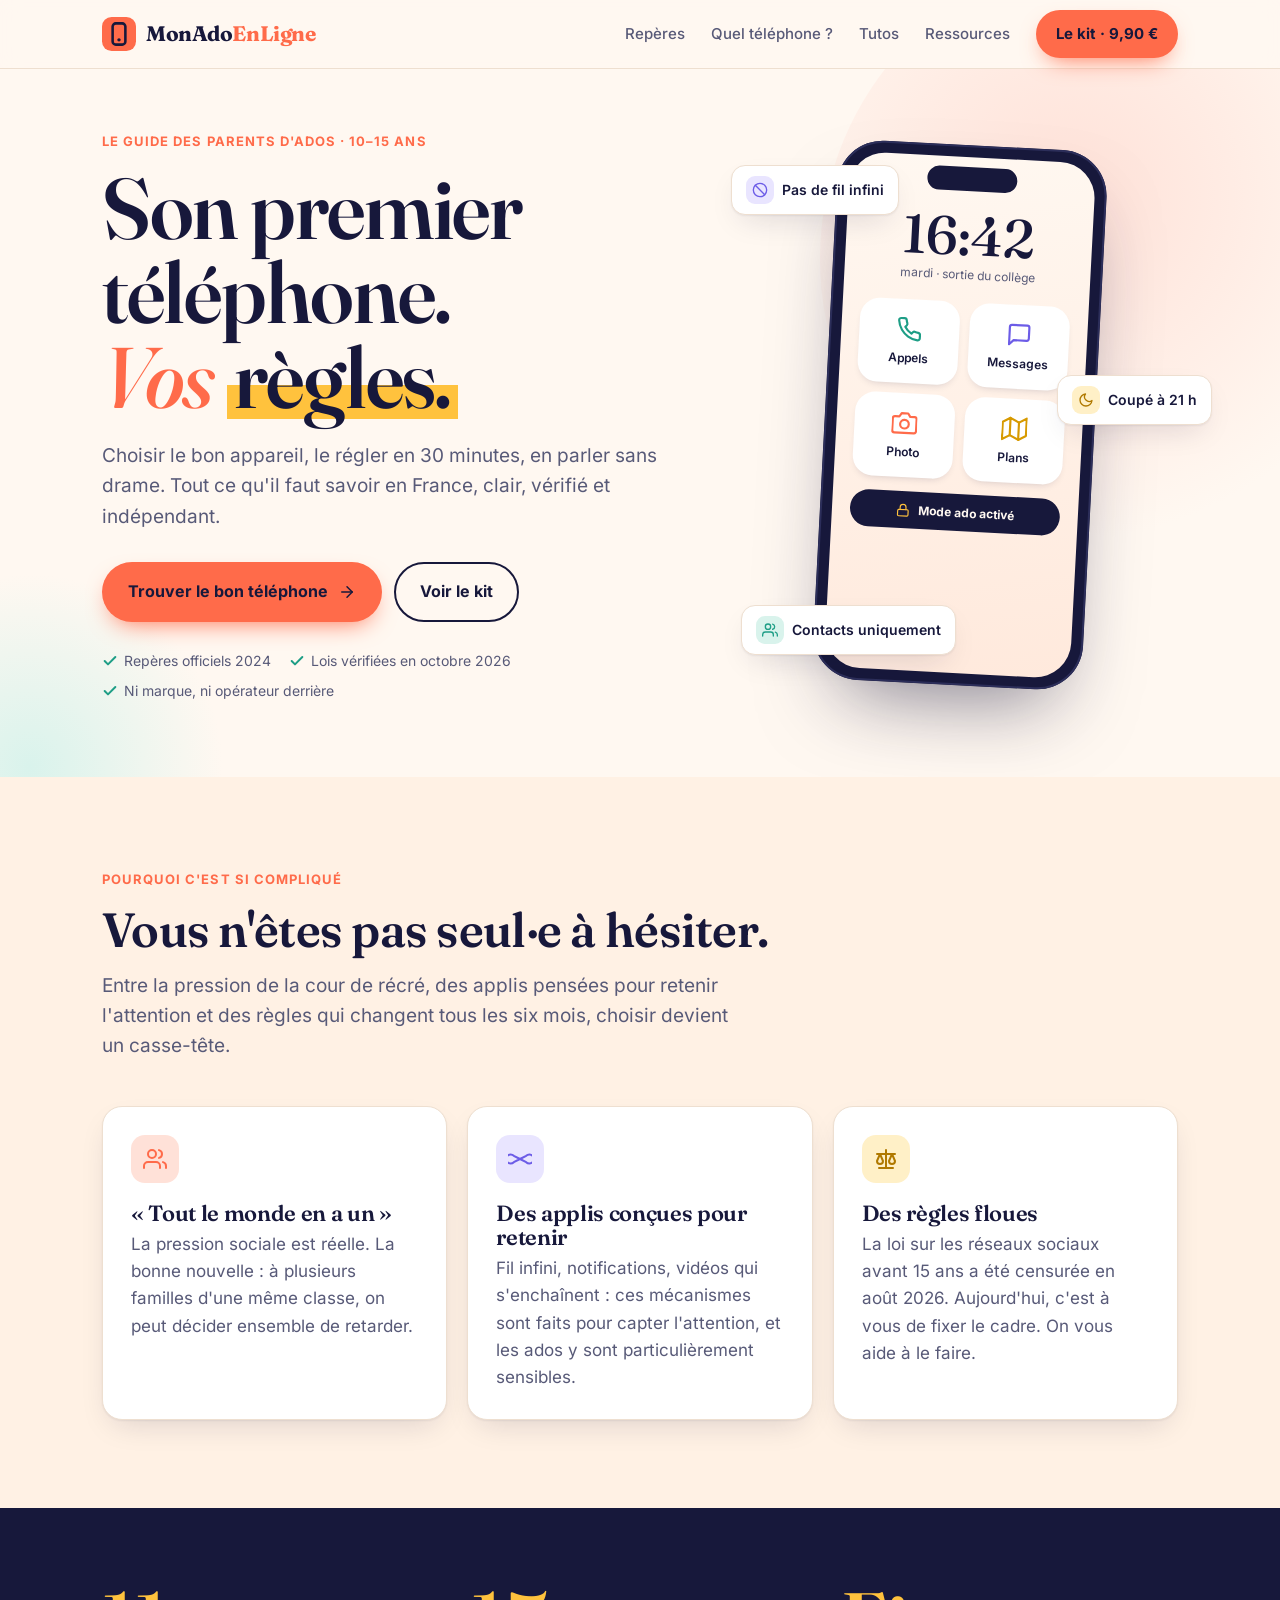
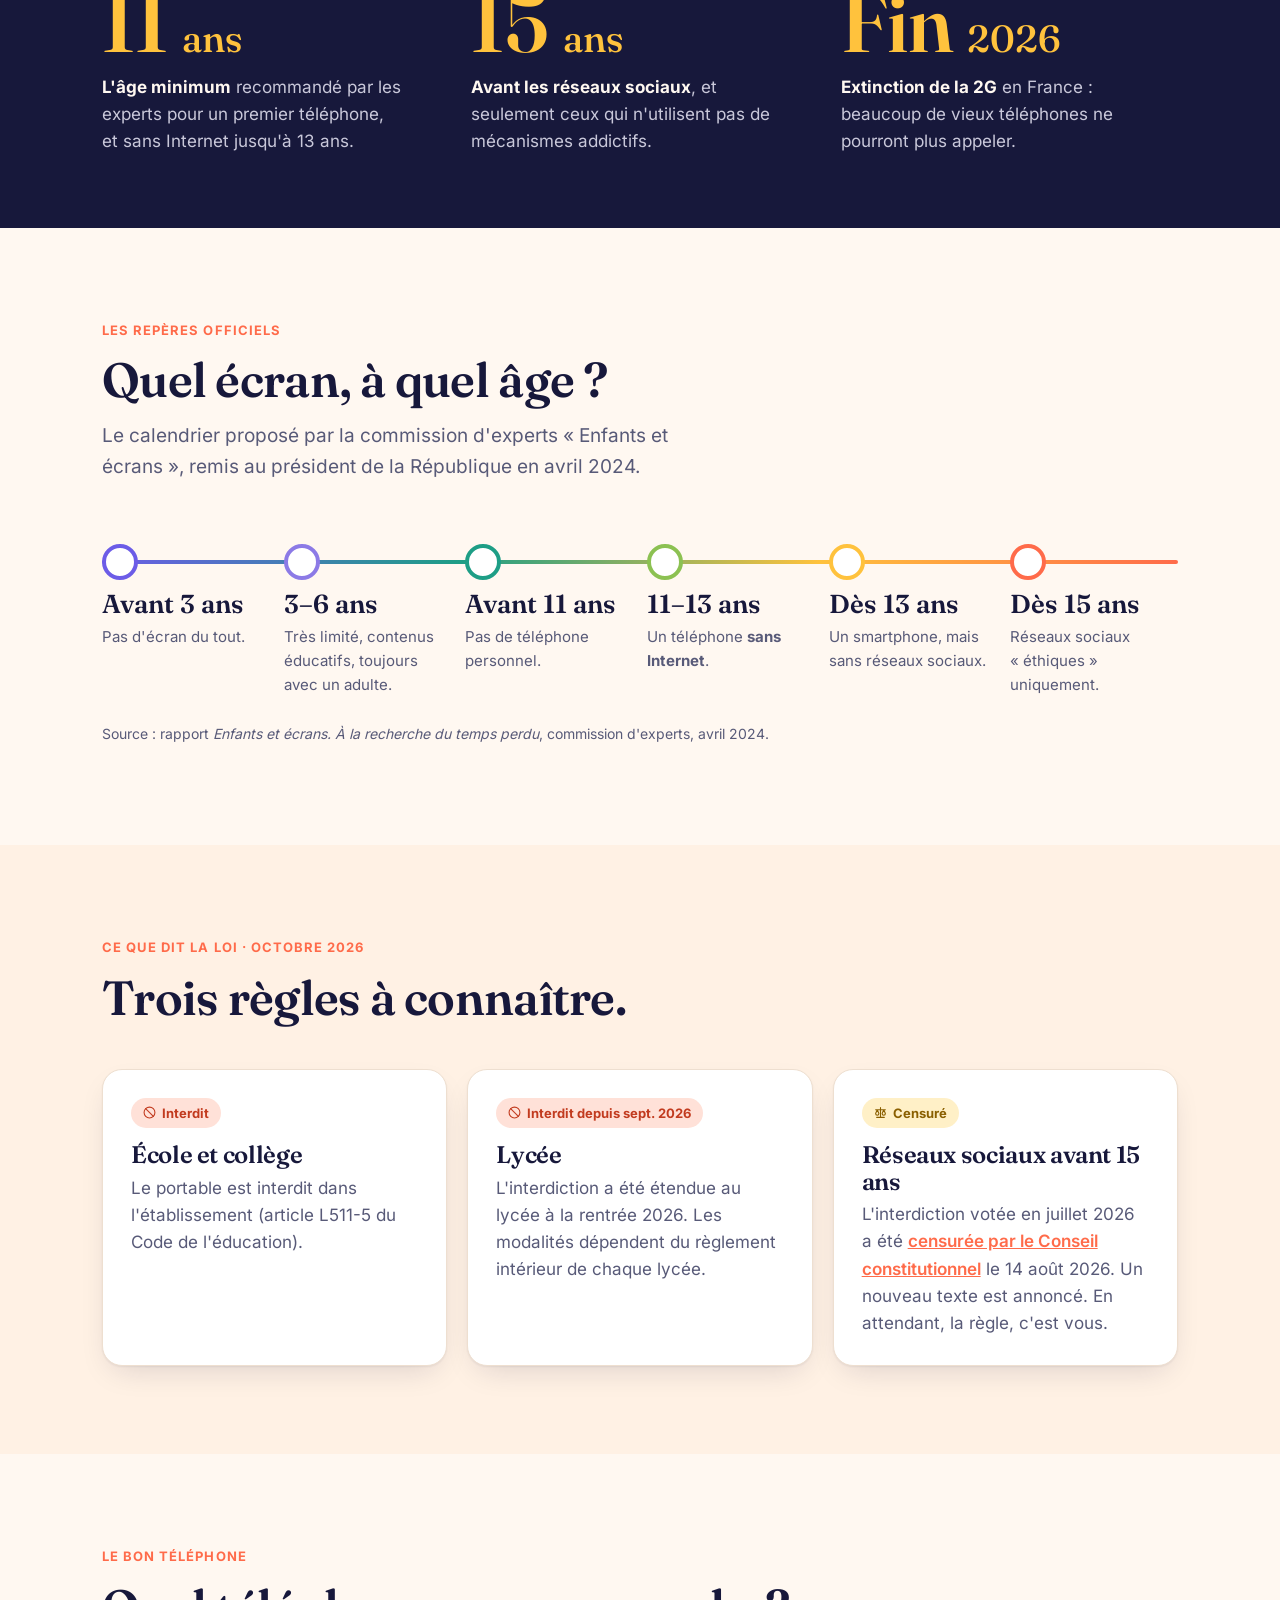
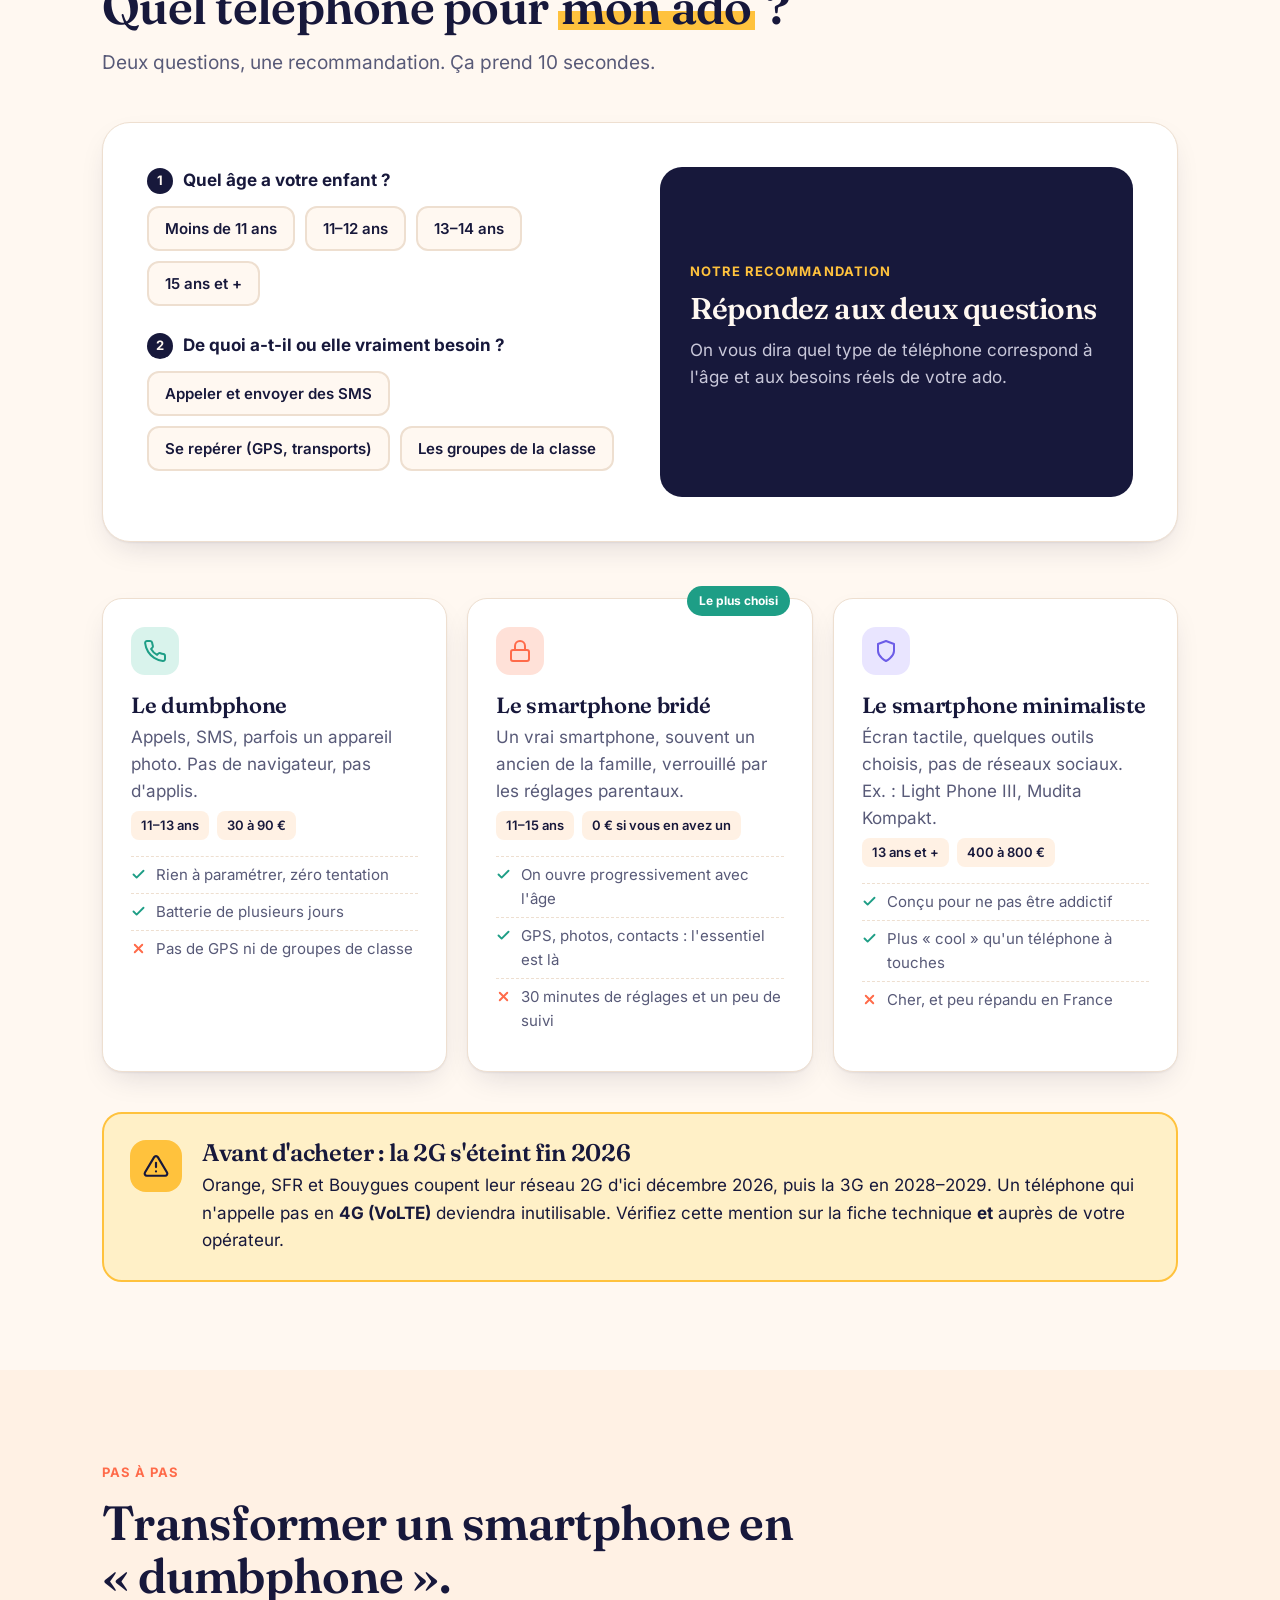
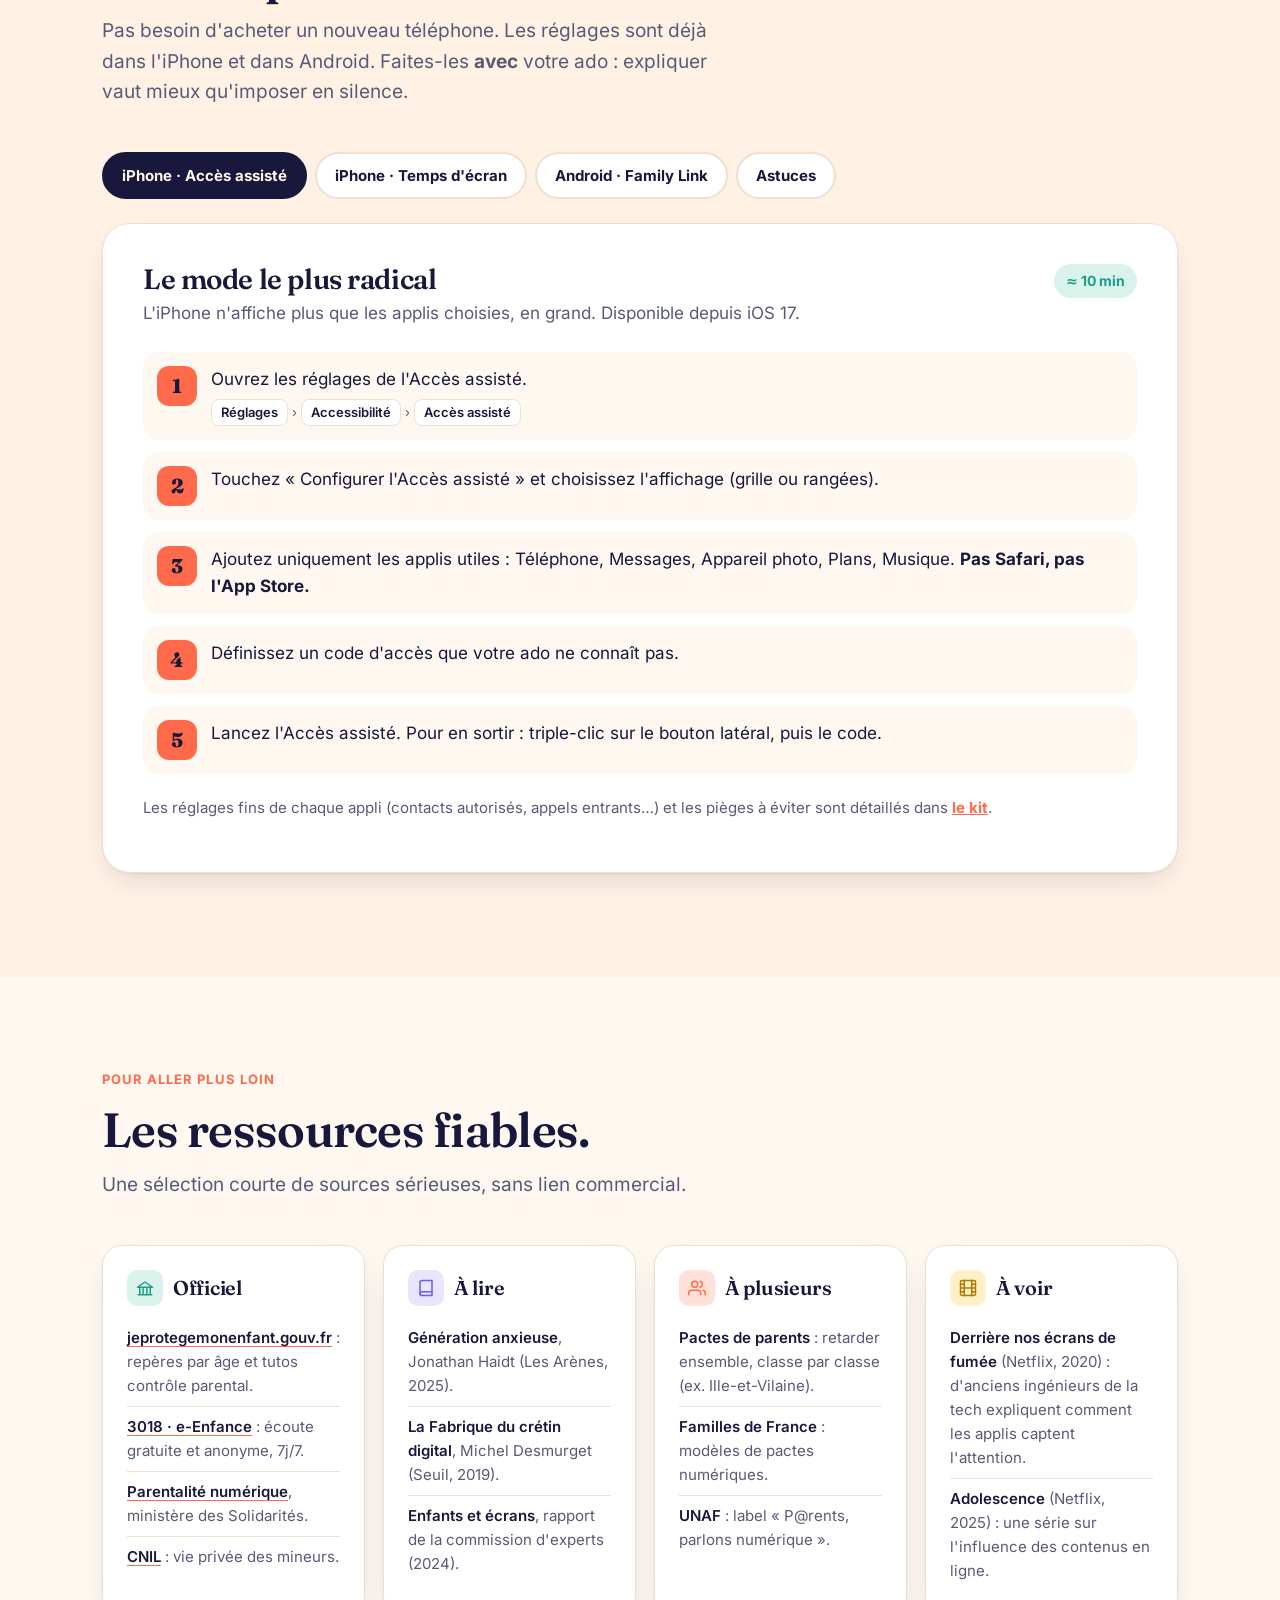
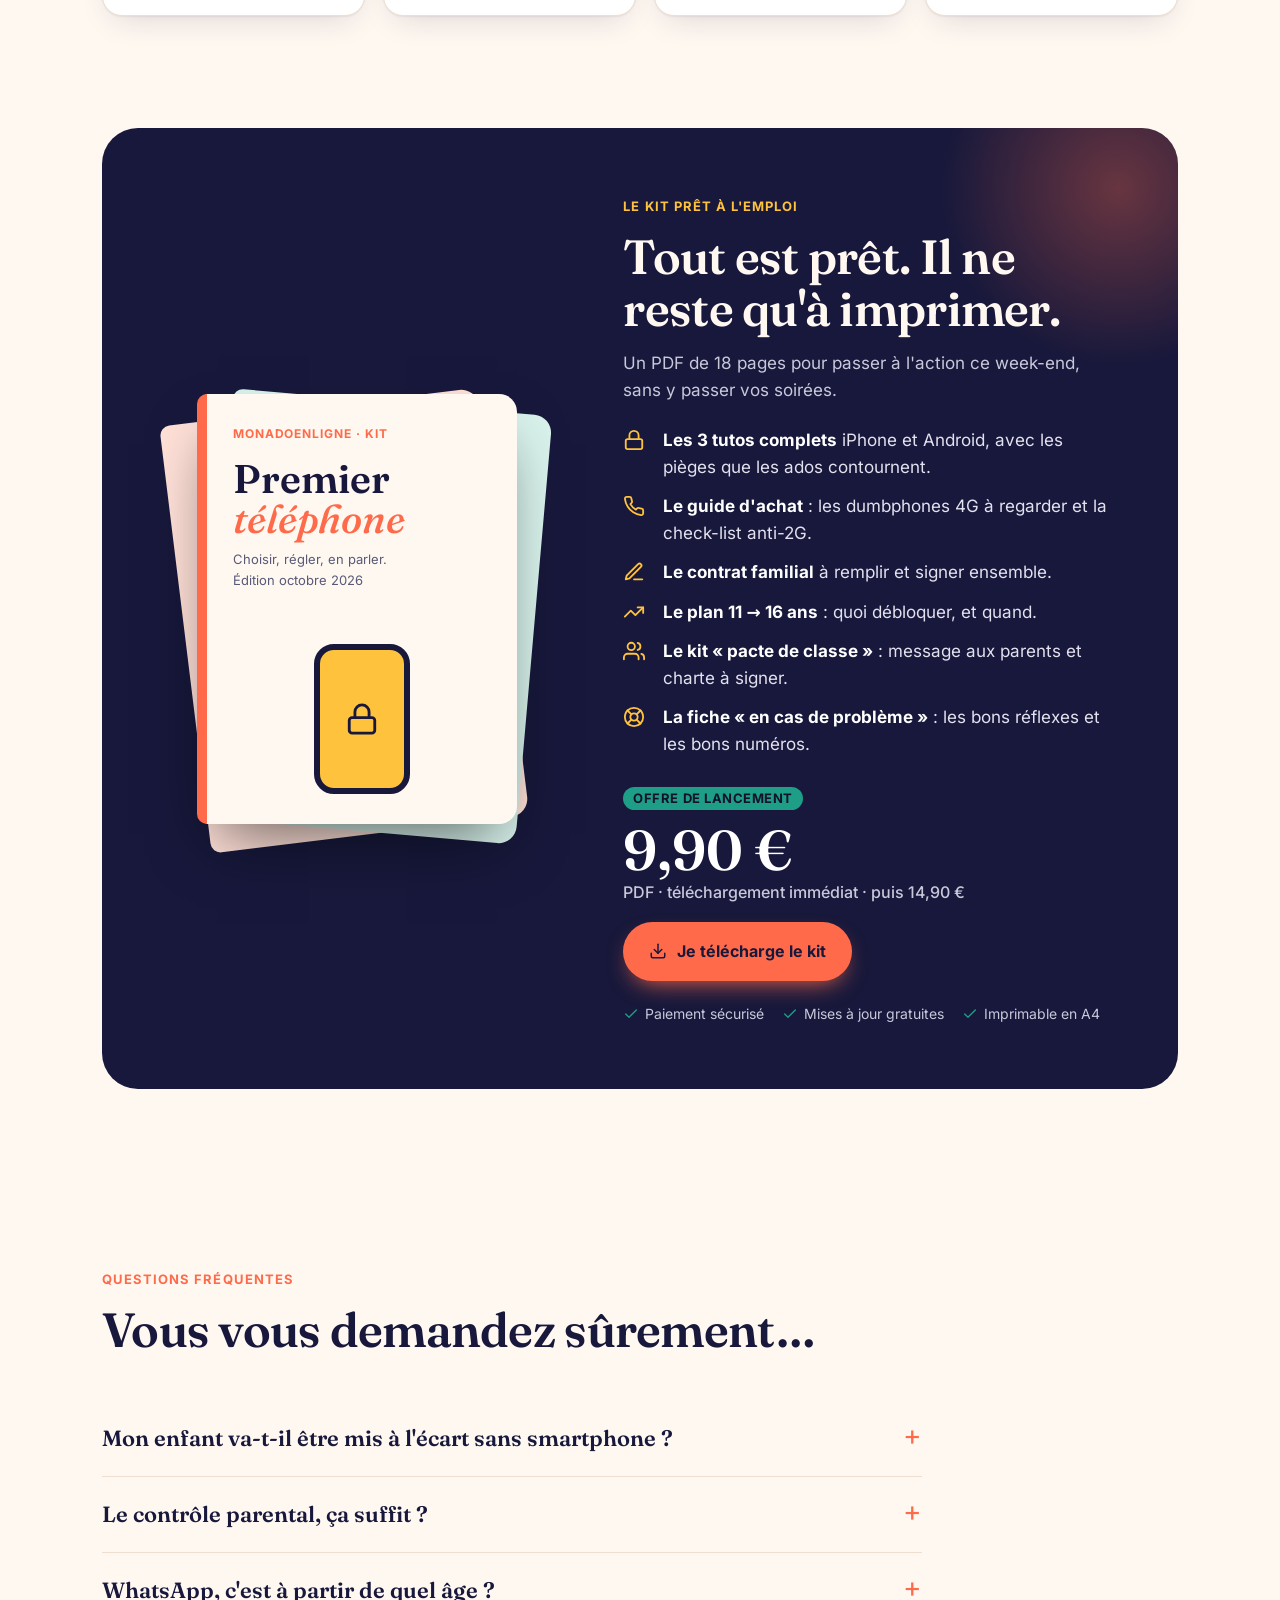
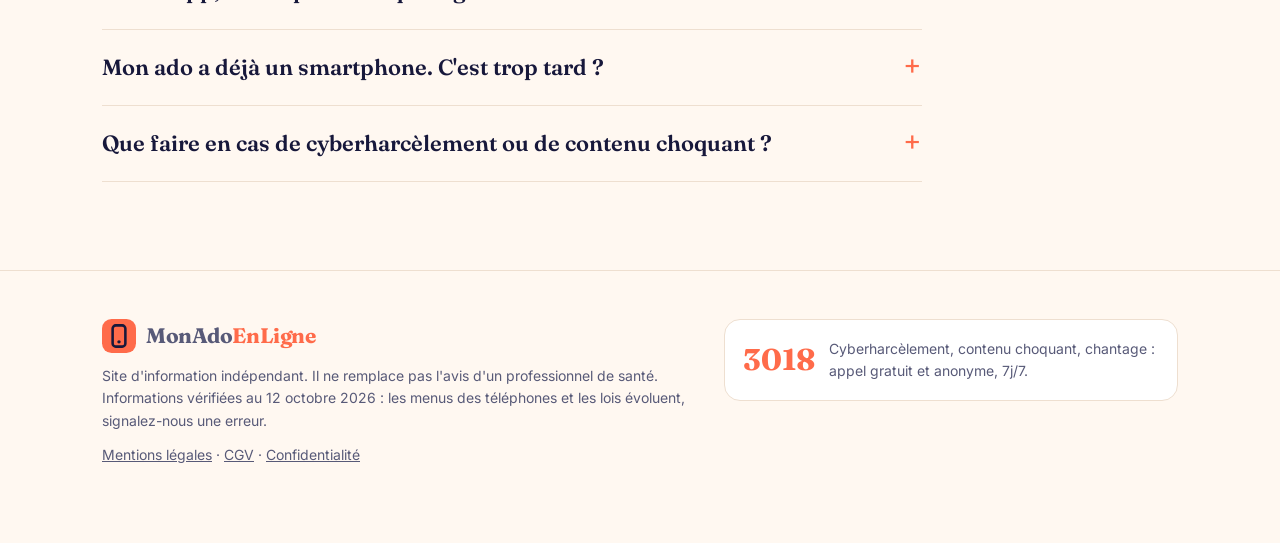
==== commit bdcdd1d6: "Publish site from monadoenligne@37ab132" ====
--- a/index.html
+++ b/index.html
@@ -278,6 +278,7 @@
 .kit-list strong{color:#fff}
 .price-row{display:flex;align-items:center;gap:22px;flex-wrap:wrap}
 .price{font-family:var(--serif);font-size:56px;font-weight:600;line-height:1;color:#fff}
+.badge-launch{display:inline-block;font-family:var(--sans);font-size:13px;font-weight:700;letter-spacing:.04em;text-transform:uppercase;background:var(--mint);color:#13122B;padding:5px 10px;border-radius:999px;margin:0 0 12px;vertical-align:top;display:block;width:max-content}
 .price small{font-size:16px;font-family:var(--sans);color:#C9C8DA;font-weight:500;display:block;margin-top:6px}
 .guarantee{display:flex;gap:18px;flex-wrap:wrap;margin-top:22px;font-size:14px;color:#C9C8DA}
 .guarantee span{display:flex;align-items:center;gap:6px}
@@ -339,7 +340,7 @@
       <a href="#choisir">Quel téléphone&nbsp;?</a>
       <a href="#tutos">Tutos</a>
       <a href="#ressources">Ressources</a>
-      <a class="btn btn-primary" href="#kit">Le kit<span class="hide-sm">&nbsp;· 14,90&nbsp;€</span></a>
+      <a class="btn btn-primary" href="#kit">Le kit<span class="hide-sm">&nbsp;· 9,90&nbsp;€</span></a>
     </nav>
   </div>
 </header>
@@ -707,7 +708,7 @@
           <li><svg class="ico"><use href="#i-sos"/></svg><span><strong>La fiche «&nbsp;en cas de problème&nbsp;»</strong>&nbsp;: les bons réflexes et les bons numéros.</span></li>
         </ul>
         <div class="price-row">
-          <div class="price">14,90 €<small>PDF · téléchargement immédiat</small></div>
+          <div class="price"><span class="badge-launch">Offre de lancement</span>9,90 €<small>PDF · téléchargement immédiat · puis 14,90&nbsp;€</small></div>
           <a class="btn btn-primary" href="#" id="buy"><svg class="ico"><use href="#i-down"/></svg>Je télécharge le kit</a>
         </div>
         <div class="guarantee">
@@ -759,7 +760,7 @@
     <div>
       <a class="logo" href="#top" style="margin-bottom:12px"><svg class="logo-mark" viewBox="0 0 32 32" aria-hidden="true"><rect width="32" height="32" rx="9" fill="#FF6B4A"/><rect x="10" y="6" width="12" height="20" rx="3" fill="none" stroke="#17183B" stroke-width="2.4"/><circle cx="16" cy="21.5" r="1.6" fill="#17183B"/></svg><span>MonAdo<b>EnLigne</b></span></a>
       <p>Site d'information indépendant. Il ne remplace pas l'avis d'un professionnel de santé. Informations vérifiées au 12 octobre 2026&nbsp;: les menus des téléphones et les lois évoluent, signalez-nous une erreur.</p>
-      <p><a href="#">Mentions légales</a> · <a href="#">CGV</a> · <a href="#">Confidentialité</a></p>
+      <p><a href="mentions-legales.html">Mentions légales</a> · <a href="cgv.html">CGV</a> · <a href="confidentialite.html">Confidentialité</a></p>
     </div>
     <div>
       <div class="sos"><b>3018</b><span>Cyberharcèlement, contenu choquant, chantage&nbsp;: appel gratuit et anonyme, 7j/7.</span></div>
